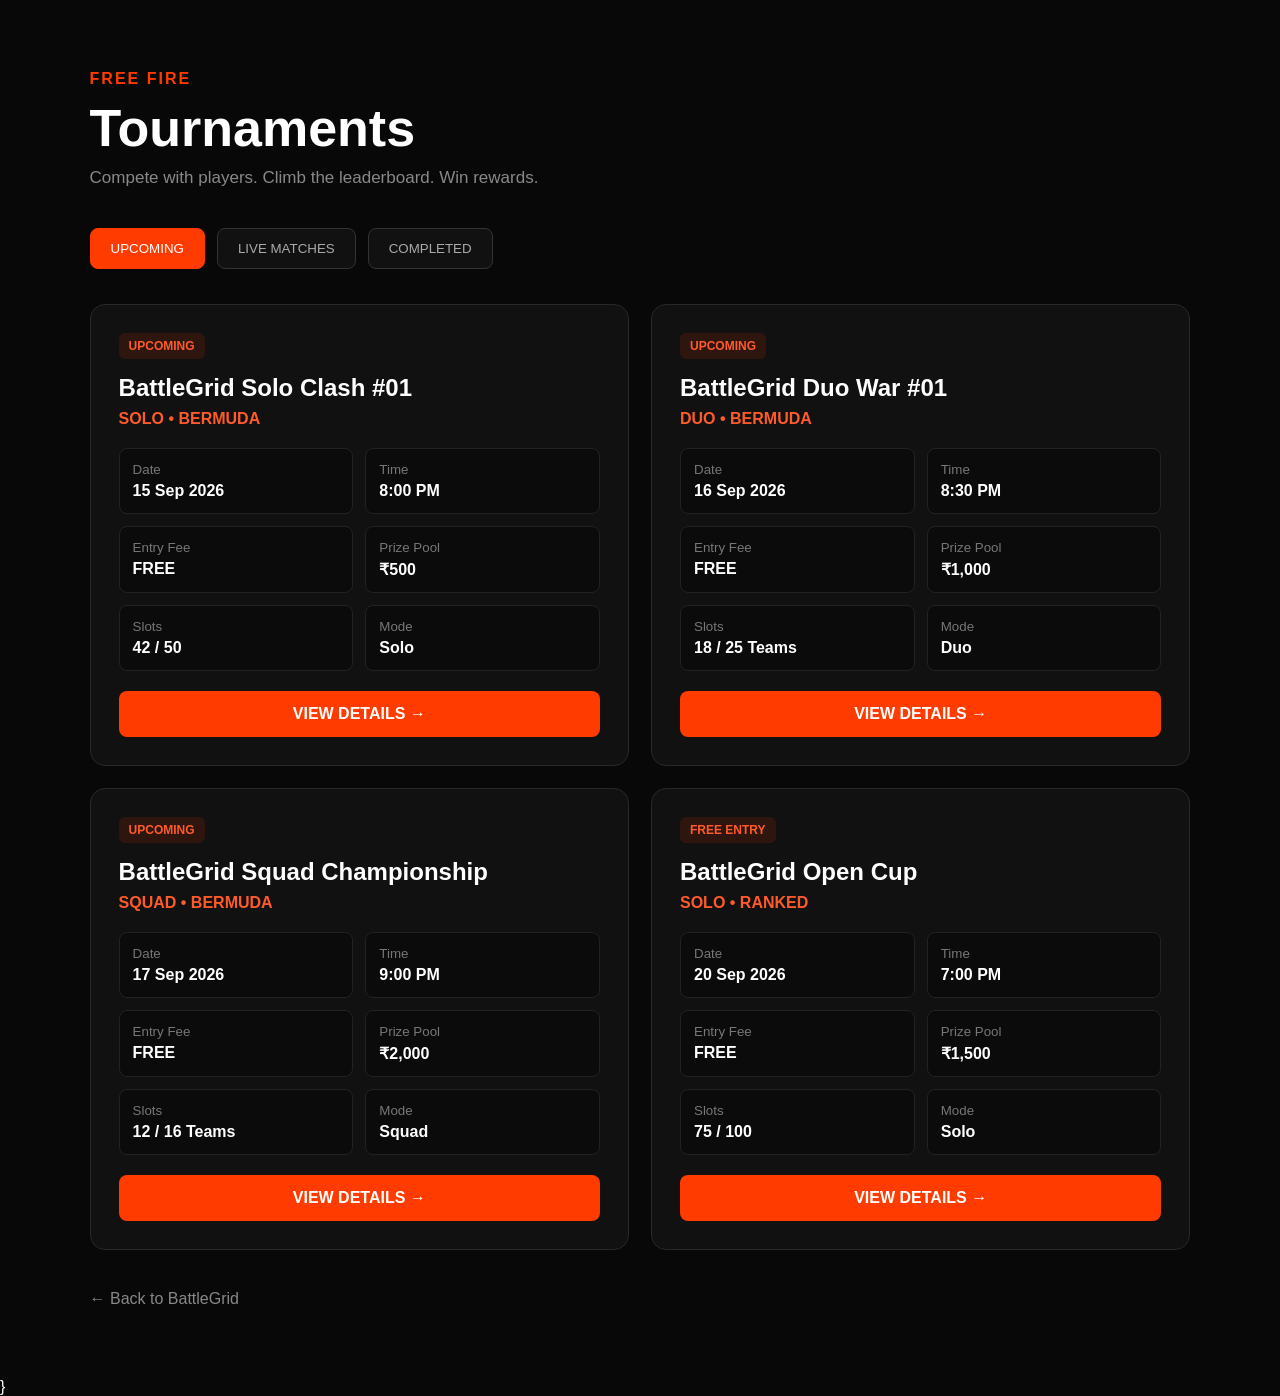
==== freefire.html @ a9f524ad "freefire page update" ====
<!DOCTYPE html>
<html lang="en">

<head>
    <meta charset="UTF-8">
        <meta name="viewport" content="width=device-width, initial-scale=1.0">
            <title>Free Fire Tournaments | BattleGrid</title>

                <link rel="stylesheet" href="css/style.css">

                    <style>
                            .tournament-page {
                                        min-height: 100vh;
                                                    background: #080808;
                                                                color: white;
                                                                            padding: 70px 7%;
                                                                                    }

                                                                                            .tournament-header {
                                                                                                        margin-bottom: 40px;
                                                                                                                }

                                                                                                                        .tournament-header span {
                                                                                                                                    color: #ff3b00;
                                                                                                                                                font-weight: bold;
                                                                                                                                                            letter-spacing: 2px;
                                                                                                                                                                    }

                                                                                                                                                                            .tournament-header h1 {
                                                                                                                                                                                        font-size: 52px;
                                                                                                                                                                                                    margin: 10px 0;
                                                                                                                                                                                                            }

                                                                                                                                                                                                                    .tournament-header p {
                                                                                                                                                                                                                                color: #888;
                                                                                                                                                                                                                                            font-size: 17px;
                                                                                                                                                                                                                                                    }

                                                                                                                                                                                                                                                            .tournament-tabs {
                                                                                                                                                                                                                                                                        display: flex;
                                                                                                                                                                                                                                                                                    gap: 12px;
                                                                                                                                                                                                                                                                                                margin-bottom: 35px;
                                                                                                                                                                                                                                                                                                            flex-wrap: wrap;
                                                                                                                                                                                                                                                                                                                    }

                                                                                                                                                                                                                                                                                                                            .tournament-tabs button {
                                                                                                                                                                                                                                                                                                                                        padding: 12px 20px;
                                                                                                                                                                                                                                                                                                                                                    border-radius: 8px;
                                                                                                                                                                                                                                                                                                                                                                border: 1px solid #333;
                                                                                                                                                                                                                                                                                                                                                                            background: #111;
                                                                                                                                                                                                                                                                                                                                                                                        color: #aaa;
                                                                                                                                                                                                                                                                                                                                                                                                    cursor: pointer;
                                                                                                                                                                                                                                                                                                                                                                                                            }

                                                                                                                                                                                                                                                                                                                                                                                                                    .tournament-tabs button.active {
                                                                                                                                                                                                                                                                                                                                                                                                                                background: #ff3b00;
                                                                                                                                                                                                                                                                                                                                                                                                                                            color: white;
                                                                                                                                                                                                                                                                                                                                                                                                                                                        border-color: #ff3b00;
                                                                                                                                                                                                                                                                                                                                                                                                                                                                }

                                                                                                                                                                                                                                                                                                                                                                                                                                                                        .tournament-grid {
                                                                                                                                                                                                                                                                                                                                                                                                                                                                                    display: grid;
                                                                                                                                                                                                                                                                                                                                                                                                                                                                                                grid-template-columns: repeat(2, 1fr);
                                                                                                                                                                                                                                                                                                                                                                                                                                                                                                            gap: 22px;
                                                                                                                                                                                                                                                                                                                                                                                                                                                                                                                    }

                                                                                                                                                                                                                                                                                                                                                                                                                                                                                                                            .tournament-card {
                                                                                                                                                                                                                                                                                                                                                                                                                                                                                                                                        padding: 28px;
                                                                                                                                                                                                                                                                                                                                                                                                                                                                                                                                                    background: #111;
                                                                                                                                                                                                                                                                                                                                                                                                                                                                                                                                                                border: 1px solid #292929;
                                                                                                                                                                                                                                                                                                                                                                                                                                                                                                                                                                            border-radius: 15px;
                                                                                                                                                                                                                                                                                                                                                                                                                                                                                                                                                                                    }

                                                                                                                                                                                                                                                                                                                                                                                                                                                                                                                                                                                            .tournament-card h2 {
                                                                                                                                                                                                                                                                                                                                                                                                                                                                                                                                                                                                        margin-bottom: 8px;
                                                                                                                                                                                                                                                                                                                                                                                                                                                                                                                                                                                                                }

                                                                                                                                                                                                                                                                                                                                                                                                                                                                                                                                                                                                                        .tournament-mode {
                                                                                                                                                                                                                                                                                                                                                                                                                                                                                                                                                                                                                                    color: #ff5a2a;
                                                                                                                                                                                                                                                                                                                                                                                                                                                                                                                                                                                                                                                font-weight: bold;
                                                                                                                                                                                                                                                                                                                                                                                                                                                                                                                                                                                                                                                            margin-bottom: 20px;
                                                                                                                                                                                                                                                                                                                                                                                                                                                                                                                                                                                                                                                                    }

                                                                                                                                                                                                                                                                                                                                                                                                                                                                                                                                                                                                                                                                            .tournament-info {
                                                                                                                                                                                                                                                                                                                                                                                                                                                                                                                                                                                                                                                                                        display: grid;
                                                                                                                                                                                                                                                                                                                                                                                                                                                                                                                                                                                                                                                                                                    grid-template-columns: repeat(2, 1fr);
                                                                                                                                                                                                                                                                                                                                                                                                                                                                                                                                                                                                                                                                                                                gap: 12px;
                                                                                                                                                                                                                                                                                                                                                                                                                                                                                                                                                                                                                                                                                                                            margin: 20px 0;
                                                                                                                                                                                                                                                                                                                                                                                                                                                                                                                                                                                                                                                                                                                                    }

                                                                                                                                                                                                                                                                                                                                                                                                                                                                                                                                                                                                                                                                                                                                            .info-box {
                                                                                                                                                                                                                                                                                                                                                                                                                                                                                                                                                                                                                                                                                                                                                        background: #0b0b0b;
                                                                                                                                                                                                                                                                                                                                                                                                                                                                                                                                                                                                                                                                                                                                                                    padding: 13px;
                                                                                                                                                                                                                                                                                                                                                                                                                                                                                                                                                                                                                                                                                                                                                                                border-radius: 8px;
                                                                                                                                                                                                                                                                                                                                                                                                                                                                                                                                                                                                                                                                                                                                                                                            border: 1px solid #222;
                                                                                                                                                                                                                                                                                                                                                                                                                                                                                                                                                                                                                                                                                                                                                                                                    }

                                                                                                                                                                                                                                                                                                                                                                                                                                                                                                                                                                                                                                                                                                                                                                                                            .info-box small {
                                                                                                                                                                                                                                                                                                                                                                                                                                                                                                                                                                                                                                                                                                                                                                                                                        display: block;
                                                                                                                                                                                                                                                                                                                                                                                                                                                                                                                                                                                                                                                                                                                                                                                                                                    color: #777;
                                                                                                                                                                                                                                                                                                                                                                                                                                                                                                                                                                                                                                                                                                                                                                                                                                                margin-bottom: 5px;
                                                                                                                                                                                                                                                                                                                                                                                                                                                                                                                                                                                                                                                                                                                                                                                                                                                        }

                                                                                                                                                                                                                                                                                                                                                                                                                                                                                                                                                                                                                                                                                                                                                                                                                                                                .info-box strong {
                                                                                                                                                                                                                                                                                                                                                                                                                                                                                                                                                                                                                                                                                                                                                                                                                                                                            color: white;
                                                                                                                                                                                                                                                                                                                                                                                                                                                                                                                                                                                                                                                                                                                                                                                                                                                                                    }

                                                                                                                                                                                                                                                                                                                                                                                                                                                                                                                                                                                                                                                                                                                                                                                                                                                                                            .join-btn {
                                                                                                                                                                                                                                                                                                                                                                                                                                                                                                                                                                                                                                                                                                                                                                                                                                                                                                        display: block;
                                                                                                                                                                                                                                                                                                                                                                                                                                                                                                                                                                                                                                                                                                                                                                                                                                                                                                                    width: 100%;
                                                                                                                                                                                                                                                                                                                                                                                                                                                                                                                                                                                                                                                                                                                                                                                                                                                                                                                                padding: 14px;
                                                                                                                                                                                                                                                                                                                                                                                                                                                                                                                                                                                                                                                                                                                                                                                                                                                                                                                                            text-align: center;
                                                                                                                                                                                                                                                                                                                                                                                                                                                                                                                                                                                                                                                                                                                                                                                                                                                                                                                                                        border-radius: 8px;
                                                                                                                                                                                                                                                                                                                                                                                                                                                                                                                                                                                                                                                                                                                                                                                                                                                                                                                                                                    background: #ff3b00;
                                                                                                                                                                                                                                                                                                                                                                                                                                                                                                                                                                                                                                                                                                                                                                                                                                                                                                                                                                                color: white;
                                                                                                                                                                                                                                                                                                                                                                                                                                                                                                                                                                                                                                                                                                                                                                                                                                                                                                                                                                                            font-weight: bold;
                                                                                                                                                                                                                                                                                                                                                                                                                                                                                                                                                                                                                                                                                                                                                                                                                                                                                                                                                                                                    }

                                                                                                                                                                                                                                                                                                                                                                                                                                                                                                                                                                                                                                                                                                                                                                                                                                                                                                                                                                                                            .status {
                                                                                                                                                                                                                                                                                                                                                                                                                                                                                                                                                                                                                                                                                                                                                                                                                                                                                                                                                                                                                        display: inline-block;
                                                                                                                                                                                                                                                                                                                                                                                                                                                                                                                                                                                                                                                                                                                                                                                                                                                                                                                                                                                                                                    padding: 6px 10px;
                                                                                                                                                                                                                                                                                                                                                                                                                                                                                                                                                                                                                                                                                                                                                                                                                                                                                                                                                                                                                                                border-radius: 6px;
                                                                                                                                                                                                                                                                                                                                                                                                                                                                                                                                                                                                                                                                                                                                                                                                                                                                                                                                                                                                                                                            background: rgba(255, 59, 0, 0.12);
                                                                                                                                                                                                                                                                                                                                                                                                                                                                                                                                                                                                                                                                                                                                                                                                                                                                                                                                                                                                                                                                        color: #ff5a2a;
                                                                                                                                                                                                                                                                                                                                                                                                                                                                                                                                                                                                                                                                                                                                                                                                                                                                                                                                                                                                                                                                                    font-size: 12px;
                                                                                                                                                                                                                                                                                                                                                                                                                                                                                                                                                                                                                                                                                                                                                                                                                                                                                                                                                                                                                                                                                                font-weight: bold;
                                                                                                                                                                                                                                                                                                                                                                                                                                                                                                                                                                                                                                                                                                                                                                                                                                                                                                                                                                                                                                                                                                            margin-bottom: 15px;
                                                                                                                                                                                                                                                                                                                                                                                                                                                                                                                                                                                                                                                                                                                                                                                                                                                                                                                                                                                                                                                                                                                    }
                                                                                                                                                                                                                                                                                                                                                                                                                                                                                                                                                                                                                                                                                                                                                                                                                                                                                                                                                                                                                                                                                                                    .back-link {
                                                                                                                                                                                                                                                                                                                                                                                                                                                                                                                                                                                                                                                                                                                                                                                                                                                                                                                                                                                                                                                                                                                                    display: inline-block;
                                                                                                                                                                                                                                                                                                                                                                                                                                                                                                                                                                                                                                                                                                                                                                                                                                                                                                                                                                                                                                                                                                                                                margin-top: 40px;
                                                                                                                                                                                                                                                                                                                                                                                                                                                                                                                                                                                                                                                                                                                                                                                                                                                                                                                                                                                                                                                                                                                                                            color: #888;
                                                                                                                                                                                                                                                                                                                                                                                                                                                                                                                                                                                                                                                                                                                                                                                                                                                                                                                                                                                                                                                                                                                                                                    }

                                                                                                                                                                                                                                                                                                                                                                                                                                                                                                                                                                                                                                                                                                                                                                                                                                                                                                                                                                                                                                                                                                                                                                            .back-link:hover {
                                                                                                                                                                                                                                                                                                                                                                                                                                                                                                                                                                                                                                                                                                                                                                                                                                                                                                                                                                                                                                                                                                                                                                                        color: white;
                                                                                                                                                                                                                                                                                                                                                                                                                                                                                                                                                                                                                                                                                                                                                                                                                                                                                                                                                                                                                                                                                                                                                                                                }

                                                                                                                                                                                                                                                                                                                                                                                                                                                                                                                                                                                                                                                                                                                                                                                                                                                                                                                                                                                                                                                                                                                                                                                                        @media (max-width: 700px) {
                                                                                                                                                                                                                                                                                                                                                                                                                                                                                                                                                                                                                                                                                                                                                                                                                                                                                                                                                                                                                                                                                                                                                                                                                    .tournament-page {
                                                                                                                                                                                                                                                                                                                                                                                                                                                                                                                                                                                                                                                                                                                                                                                                                                                                                                                                                                                                                                                                                                                                                                                                                                    padding: 50px 20px;
                                                                                                                                                                                                                                                                                                                                                                                                                                                                                                                                                                                                                                                                                                                                                                                                                                                                                                                                                                                                                                                                                                                                                                                                                                                }

                                                                                                                                                                                                                                                                                                                                                                                                                                                                                                                                                                                                                                                                                                                                                                                                                                                                                                                                                                                                                                                                                                                                                                                                                                                            .tournament-header h1 {
                                                                                                                                                                                                                                                                                                                                                                                                                                                                                                                                                                                                                                                                                                                                                                                                                                                                                                                                                                                                                                                                                                                                                                                                                                                                            font-size: 40px;
                                                                                                                                                                                                                                                                                                                                                                                                                                                                                                                                                                                                                                                                                                                                                                                                                                                                                                                                                                                                                                                                                                                                                                                                                                                                                        }

                                                                                                                                                                                                                                                                                                                                                                                                                                                                                                                                                                                                                                                                                                                                                                                                                                                                                                                                                                                                                                                                                                                                                                                                                                                                                                    .tournament-grid {
                                                                                                                                                                                                                                                                                                                                                                                                                                                                                                                                                                                                                                                                                                                                                                                                                                                                                                                                                                                                                                                                                                                                                                                                                                                                                                                    grid-template-columns: 1fr;
                                                                                                                                                                                                                                                                                                                                                                                                                                                                                                                                                                                                                                                                                                                                                                                                                                                                                                                                                                                                                                                                                                                                                                                                                                                                                                                                }
                                                                                                                                                                                                                                                                                                                                                                                                                                                                                                                                                                                                                                                                                                                                                                                                                                                                                                                                                                                                                                                                                                                                                                                                                                                                                                                                        }
                                                                                                                                                                                                                                                                                                                                                                                                                                                                                                                                                                                                                                                                                                                                                                                                                                                                                                                                                                                                                                                                                                                                                                                                                                                                                                                                            </style>
                                                                                                                                                                                                                                                                                                                                                                                                                                                                                                                                                                                                                                                                                                                                                                                                                                                                                                                                                                                                                                                                                                                                                                                                                                                                                                                                            </head>

                                                                                                                                                                                                                                                                                                                                                                                                                                                                                                                                                                                                                                                                                                                                                                                                                                                                                                                                                                                                                                                                                                                                                                                                                                                                                                                                            <body>

                                                                                                                                                                                                                                                                                                                                                                                                                                                                                                                                                                                                                                                                                                                                                                                                                                                                                                                                                                                                                                                                                                                                                                                                                                                                                                                                            <div class="tournament-page">

                                                                                                                                                                                                                                                                                                                                                                                                                                                                                                                                                                                                                                                                                                                                                                                                                                                                                                                                                                                                                                                                                                                                                                                                                                                                                                                                                <div class="tournament-header">
                                                                                                                                                                                                                                                                                                                                                                                                                                                                                                                                                                                                                                                                                                                                                                                                                                                                                                                                                                                                                                                                                                                                                                                                                                                                                                                                                        <span>FREE FIRE</span>
                                                                                                                                                                                                                                                                                                                                                                                                                                                                                                                                                                                                                                                                                                                                                                                                                                                                                                                                                                                                                                                                                                                                                                                                                                                                                                                                                                <h1>Tournaments</h1>
                                                                                                                                                                                                                                                                                                                                                                                                                                                                                                                                                                                                                                                                                                                                                                                                                                                                                                                                                                                                                                                                                                                                                                                                                                                                                                                                                                        <p>
                                                                                                                                                                                                                                                                                                                                                                                                                                                                                                                                                                                                                                                                                                                                                                                                                                                                                                                                                                                                                                                                                                                                                                                                                                                                                                                                                                                    Compete with players. Climb the leaderboard.
                                                                                                                                                                                                                                                                                                                                                                                                                                                                                                                                                                                                                                                                                                                                                                                                                                                                                                                                                                                                                                                                                                                                                                                                                                                                                                                                                                                                Win rewards.
                                                                                                                                                                                                                                                                                                                                                                                                                                                                                                                                                                                                                                                                                                                                                                                                                                                                                                                                                                                                                                                                                                                                                                                                                                                                                                                                                                                                        </p>
                                                                                                                                                                                                                                                                                                                                                                                                                                                                                                                                                                                                                                                                                                                                                                                                                                                                                                                                                                                                                                                                                                                                                                                                                                                                                                                                                                                                            </div>

                                                                                                                                                                                                                                                                                                                                                                                                                                                                                                                                                                                                                                                                                                                                                                                                                                                                                                                                                                                                                                                                                                                                                                                                                                                                                                                                                                                                                <div class="tournament-tabs">
                                                                                                                                                                                                                                                                                                                                                                                                                                                                                                                                                                                                                                                                                                                                                                                                                                                                                                                                                                                                                                                                                                                                                                                                                                                                                                                                                                                                                        <button class="active">UPCOMING</button>
                                                                                                                                                                                                                                                                                                                                                                                                                                                                                                                                                                                                                                                                                                                                                                                                                                                                                                                                                                                                                                                                                                                                                                                                                                                                                                                                                                                                                                <button>LIVE MATCHES</button>
                                                                                                                                                                                                                                                                                                                                                                                                                                                                                                                                                                                                                                                                                                                                                                                                                                                                                                                                                                                                                                                                                                                                                                                                                                                                                                                                                                                                                                        <button>COMPLETED</button>
                                                                                                                                                                                                                                                                                                                                                                                                                                                                                                                                                                                                                                                                                                                                                                                                                                                                                                                                                                                                                                                                                                                                                                                                                                                                                                                                                                                                                                            </div>

                                                                                                                                                                                                                                                                                                                                                                                                                                                                                                                                                                                                                                                                                                                                                                                                                                                                                                                                                                                                                                                                                                                                                                                                                                                                                                                                                                                                                                                <div class="tournament-grid">

                                                                                                                                                                                                                                                                                                                                                                                                                                                                                                                                                                                                                                                                                                                                                                                                                                                                                                                                                                                                                                                                                                                                                                                                                                                                                                                                                                                                                                                        <div class="tournament-card">
                                                                                                                                                                                                                                                                                                                                                                                                                                                                                                                                                                                                                                                                                                                                                                                                                                                                                                                                                                                                                                                                                                                                                                                                                                                                                                                                                                                                                                                                    <span class="status">UPCOMING</span>
                                                                                                                                                                                                                                                                                                                                                                                                                                                                                                                                                                                                                                                                                                                                                                                                                                                                                                                                                                                                                                                                                                                                                                                                                                                                                                                                                                                                                                                                                <h2>BattleGrid Solo Clash #01</h2>
                                                                                                                                                                                                                                                                                                                                                                                                                                                                                                                                                                                                                                                                                                                                                                                                                                                                                                                                                                                                                                                                                                                                                                                                                                                                                                                                                                                                                                                                                            <p class="tournament-mode">SOLO • BERMUDA</p>

                                                                                                                                                                                                                                                                                                                                                                                                                                                                                                                                                                                                                                                                                                                                                                                                                                                                                                                                                                                                                                                                                                                                                                                                                                                                                                                                                                                                                                                                                                        <div class="tournament-info">
                                                                                                                                                                                                                                                                                                                                                                                                                                                                                                                                                                                                                                                                                                                                                                                                                                                                                                                                                                                                                                                                                                                                                                                                                                                                                                                                                                                                                                                                                                                        <div class="info-box"><small>Date</small><strong>15 Sep 2026</strong></div>
                                                                                                                                                                                                                                                                                                                                                                                                                                                                                                                                                                                                                                                                                                                                                                                                                                                                                                                                                                                                                                                                                                                                                                                                                                                                                                                                                                                                                                                                                                                                        <div class="info-box"><small>Time</small><strong>8:00 PM</strong></div>
                                                                                                                                                                                                                                                                                                                                                                                                                                                                                                                                                                                                                                                                                                                                                                                                                                                                                                                                                                                                                                                                                                                                                                                                                                                                                                                                                                                                                                                                                                                                                        <div class="info-box"><small>Entry Fee</small><strong>FREE</strong></div>
                                                                                                                                                                                                                                                                                                                                                                                                                                                                                                                                                                                                                                                                                                                                                                                                                                                                                                                                                                                                                                                                                                                                                                                                                                                                                                                                                                                                                                                                                                                                                                        <div class="info-box"><small>Prize Pool</small><strong>₹500</strong></div>
                                                                                                                                                                                                                                                                                                                                                                                                                                                                                                                                                                                                                                                                                                                                                                                                                                                                                                                                                                                                                                                                                                                                                                                                                                                                                                                                                                                                                                                                                                                                                                                        <div class="info-box"><small>Slots</small><strong>42 / 50</strong></div>
                                                                                                                                                                                                                                                                                                                                                                                                                                                                                                                                                                                                                                                                                                                                                                                                                                                                                                                                                                                                                                                                                                                                                                                                                                                                                                                                                                                                                                                                                                                                                                                                        <div class="info-box"><small>Mode</small><strong>Solo</strong></div>
                                                                                                                                                                                                                                                                                                                                                                                                                                                                                                                                                                                                                                                                                                                                                                                                                                                                                                                                                                                                                                                                                                                                                                                                                                                                                                                                                                                                                                                                                                                                                                                                                    </div>

                                                                                                                                                                                                                                                                                                                                                                                                                                                                                                                                                                                                                                                                                                                                                                                                                                                                                                                                                                                                                                                                                                                                                                                                                                                                                                                                                                                                                                                                                                                                                                                                                                <a href="#" class="join-btn">VIEW DETAILS →</a>
                                                                                                                                                                                                                                                                                                                                                                                                                                                                                                                                                                                                                                                                                                                                                                                                                                                                                                                                                                                                                                                                                                                                                                                                                                                                                                                                                                                                                                                                                                                                                                                                                                        </div>


                                                                                                                                                                                                                                                                                                                                                                                                                                                                                                                                                                                                                                                                                                                                                                                                                                                                                                                                                                                                                                                                                                                                                                                                                                                                                                                                                                                                                                                                                                                                                                                                                                                <div class="tournament-card">
                                                                                                                                                                                                                                                                                                                                                                                                                                                                                                                                                                                                                                                                                                                                                                                                                                                                                                                                                                                                                                                                                                                                                                                                                                                                                                                                                                                                                                                                                                                                                                                                                                                            <span class="status">UPCOMING</span>
                                                                                                                                                                                                                                                                                                                                                                                                                                                                                                                                                                                                                                                                                                                                                                                                                                                                                                                                                                                                                                                                                                                                                                                                                                                                                                                                                                                                                                                                                                                                                                                                                                                                        <h2>BattleGrid Duo War #01</h2>
                                                                                                                                                                                                                                                                                                                                                                                                                                                                                                                                                                                                                                                                                                                                                                                                                                                                                                                                                                                                                                                                                                                                                                                                                                                                                                                                                                                                                                                                                                                                                                                                                                                                                    <p class="tournament-mode">DUO • BERMUDA</p>

                                                                                                                                                                                                                                                                                                                                                                                                                                                                                                                                                                                                                                                                                                                                                                                                                                                                                                                                                                                                                                                                                                                                                                                                                                                                                                                                                                                                                                                                                                                                                                                                                                                                                                <div class="tournament-info">
                                                                                                                                                                                                                                                                                                                                                                                                                                                                                                                                                                                                                                                                                                                                                                                                                                                                                                                                                                                                                                                                                                                                                                                                                                                                                                                                                                                                                                                                                                                                                                                                                                                                                                                <div class="info-box"><small>Date</small><strong>16 Sep 2026</strong></div>
                                                                                                                                                                                                                                                                                                                                                                                                                                                                                                                                                                                                                                                                                                                                                                                                                                                                                                                                                                                                                                                                                                                                                                                                                                                                                                                                                                                                                                                                                                                                                                                                                                                                                                                                <div class="info-box"><small>Time</small><strong>8:30 PM</strong></div>
                                                                                                                                                                                                                                                                                                                                                                                                                                                                                                                                                                                                                                                                                                                                                                                                                                                                                                                                                                                                                                                                                                                                                                                                                                                                                                                                                                                                                                                                                                                                                                                                                                                                                                                                                <div class="info-box"><small>Entry Fee</small><strong>FREE</strong></div>
                                                                                                                                                                                                                                                                                                                                                                                                                                                                                                                                                                                                                                                                                                                                                                                                                                                                                                                                                                                                                                                                                                                                                                                                                                                                                                                                                                                                                                                                                                                                                                                                                                                                                                                                                                <div class="info-box"><small>Prize Pool</small><strong>₹1,000</strong></div>
                                                                                                                                                                                                                                                                                                                                                                                                                                                                                                                                                                                                                                                                                                                                                                                                                                                                                                                                                                                                                                                                                                                                                                                                                                                                                                                                                                                                                                                                                                                                                                                                                                                                                                                                                                                <div class="info-box"><small>Slots</small><strong>18 / 25 Teams</strong></div>
                                                                                                                                                                                                                                                                                                                                                                                                                                                                                                                                                                                                                                                                                                                                                                                                                                                                                                                                                                                                                                                                                                                                                                                                                                                                                                                                                                                                                                                                                                                                                                                                                                                                                                                                                                                                <div class="info-box"><small>Mode</small><strong>Duo</strong></div>
                                                                                                                                                                                                                                                                                                                                                                                                                                                                                                                                                                                                                                                                                                                                                                                                                                                                                                                                                                                                                                                                                                                                                                                                                                                                                                                                                                                                                                                                                                                                                                                                                                                                                                                                                                                                            </div>

                                                                                                                                                                                                                                                                                                                                                                                                                                                                                                                                                                                                                                                                                                                                                                                                                                                                                                                                                                                                                                                                                                                                                                                                                                                                                                                                                                                                                                                                                                                                                                                                                                                                                                                                                                                                                        <a href="#" class="join-btn">VIEW DETAILS →</a>
                                                                                                                                                                                                                                                                                                                                                                                                                                                                                                                                                                                                                                                                                                                                                                                                                                                                                                                                                                                                                                                                                                                                                                                                                                                                                                                                                                                                                                                                                                                                                                                                                                                                                                                                                                                                                                </div>


                                                                                                                                                                                                                                                                                                                                                                                                                                                                                                                                                                                                                                                                                                                                                                                                                                                                                                                                                                                                                                                                                                                                                                                                                                                                                                                                                                                                                                                                                                                                                                                                                                                                                                                                                                                                                                        <div class="tournament-card">
                                                                                                                                                                                                                                                                                                                                                                                                                                                                                                                                                                                                                                                                                                                                                                                                                                                                                                                                                                                                                                                                                                                                                                                                                                                                                                                                                                                                                                                                                                                                                                                                                                                                                                                                                                                                                                                    <span class="status">UPCOMING</span>
                                                                                                                                                                                                                                                                                                                                                                                                                                                                                                                                                                                                                                                                                                                                                                                                                                                                                                                                                                                                                                                                                                                                                                                                                                                                                                                                                                                                                                                                                                                                                                                                                                                                                                                                                                                                                                                                <h2>BattleGrid Squad Championship</h2>
                                                                                                                                                                                                                                                                                                                                                                                                                                                                                                                                                                                                                                                                                                                                                                                                                                                                                                                                                                                                                                                                                                                                                                                                                                                                                                                                                                                                                                                                                                                                                                                                                                                                                                                                                                                                                                                                            <p class="tournament-mode">SQUAD • BERMUDA</p>

                                                                                                                                                                                                                                                                                                                                                                                                                                                                                                                                                                                                                                                                                                                                                                                                                                                                                                                                                                                                                                                                                                                                                                                                                                                                                                                                                                                                                                                                                                                                                                                                                                                                                                                                                                                                                                                                                        <div class="tournament-info">
                                                                                                                                                                                                                                                                                                                                                                                                                                                                                                                                                                                                                                                                                                                                                                                                                                                                                                                                                                                                                                                                                                                                                                                                                                                                                                                                                                                                                                                                                                                                                                                                                                                                                                                                                                                                                                                                                                        <div class="info-box"><small>Date</small><strong>17 Sep 2026</strong></div>
                                                                                                                                                                                                                                                                                                                                                                                                                                                                                                                                                                                                                                                                                                                                                                                                                                                                                                                                                                                                                                                                                                                                                                                                                                                                                                                                                                                                                                                                                                                                                                                                                                                                                                                                                                                                                                                                                                                        <div class="info-box"><small>Time</small><strong>9:00 PM</strong></div>
                                                                                                                                                                                                                                                                                                                                                                                                                                                                                                                                                                                                                                                                                                                                                                                                                                                                                                                                                                                                                                                                                                                                                                                                                                                                                                                                                                                                                                                                                                                                                                                                                                                                                                                                                                                                                                                                                                                                        <div class="info-box"><small>Entry Fee</small><strong>FREE</strong></div>
                                                                                                                                                                                                                                                                                                                                                                                                                                                                                                                                                                                                                                                                                                                                                                                                                                                                                                                                                                                                                                                                                                                                                                                                                                                                                                                                                                                                                                                                                                                                                                                                                                                                                                                                                                                                                                                                                                                                                        <div class="info-box"><small>Prize Pool</small><strong>₹2,000</strong></div>
                                                                                                                                                                                                                                                                                                                                                                                                                                                                                                                                                                                                                                                                                                                                                                                                                                                                                                                                                                                                                                                                                                                                                                                                                                                                                                                                                                                                                                                                                                                                                                                                                                                                                                                                                                                                                                                                                                                                                                        <div class="info-box"><small>Slots</small><strong>12 / 16 Teams</strong></div>
                                                                                                                                                                                                                                                                                                                                                                                                                                                                                                                                                                                                                                                                                                                                                                                                                                                                                                                                                                                                                                                                                                                                                                                                                                                                                                                                                                                                                                                                                                                                                                                                                                                                                                                                                                                                                                                                                                                                                                                        <div class="info-box"><small>Mode</small><strong>Squad</strong></div>
                                                                                                                                                                                                                                                                                                                                                                                                                                                                                                                                                                                                                                                                                                                                                                                                                                                                                                                                                                                                                                                                                                                                                                                                                                                                                                                                                                                                                                                                                                                                                                                                                                                                                                                                                                                                                                                                                                                                                                                                    </div>

                                                                                                                                                                                                                                                                                                                                                                                                                                                                                                                                                                                                                                                                                                                                                                                                                                                                                                                                                                                                                                                                                                                                                                                                                                                                                                                                                                                                                                                                                                                                                                                                                                                                                                                                                                                                                                                                                                                                                                                                                <a href="#" class="join-btn">VIEW DETAILS →</a>
                                                                                                                                                                                                                                                                                                                                                                                                                                                                                                                                                                                                                                                                                                                                                                                                                                                                                                                                                                                                                                                                                                                                                                                                                                                                                                                                                                                                                                                                                                                                                                                                                                                                                                                                                                                                                                                                                                                                                                                                                        </div>


                                                                                                                                                                                                                                                                                                                                                                                                                                                                                                                                                                                                                                                                                                                                                                                                                                                                                                                                                                                                                                                                                                                                                                                                                                                                                                                                                                                                                                                                                                                                                                                                                                                                                                                                                                                                                                                                                                                                                                                                                                <div class="tournament-card">
                                                                                                                                                                                                                                                                                                                                                                                                                                                                                                                                                                                                                                                                                                                                                                                                                                                                                                                                                                                                                                                                                                                                                                                                                                                                                                                                                                                                                                                                                                                                                                                                                                                                                                                                                                                                                                                                                                                                                                                                                                            <span class="status">FREE ENTRY</span>
                                                                                                                                                                                                                                                                                                                                                                                                                                                                                                                                                                                                                                                                                                                                                                                                                                                                                                                                                                                                                                                                                                                                                                                                                                                                                                                                                                                                                                                                                                                                                                                                                                                                                                                                                                                                                                                                                                                                                                                                                                                        <h2>BattleGrid Open Cup</h2>
                                                                                                                                                                                                                                                                                                                                                                                                                                                                                                                                                                                                                                                                                                                                                                                                                                                                                                                                                                                                                                                                                                                                                                                                                                                                                                                                                                                                                                                                                                                                                                                                                                                                                                                                                                                                                                                                                                                                                                                                                                                                    <p class="tournament-mode">SOLO • RANKED</p>

                                                                                                                                                                                                                                                                                                                                                                                                                                                                                                                                                                                                                                                                                                                                                                                                                                                                                                                                                                                                                                                                                                                                                                                                                                                                                                                                                                                                                                                                                                                                                                                                                                                                                                                                                                                                                                                                                                                                                                                                                                                                                <div class="tournament-info">
                                                                                                                                                                                                                                                                                                                                                                                                                                                                                                                                                                                                                                                                                                                                                                                                                                                                                                                                                                                                                                                                                                                                                                                                                                                                                                                                                                                                                                                                                                                                                                                                                                                                                                                                                                                                                                                                                                                                                                                                                                                                                                <div class="info-box"><small>Date</small><strong>20 Sep 2026</strong></div>
                                                                                                                                                                                                                                                                                                                                                                                                                                                                                                                                                                                                                                                                                                                                                                                                                                                                                                                                                                                                                                                                                                                                                                                                                                                                                                                                                                                                                                                                                                                                                                                                                                                                                                                                                                                                                                                                                                                                                                                                                                                                                                                <div class="info-box"><small>Time</small><strong>7:00 PM</strong></div>
                                                                                                                                                                                                                                                                                                                                                                                                                                                                                                                                                                                                                                                                                                                                                                                                                                                                                                                                                                                                                                                                                                                                                                                                                                                                                                                                                                                                                                                                                                                                                                                                                                                                                                                                                                                                                                                                                                                                                                                                                                                                                                                                <div class="info-box"><small>Entry Fee</small><strong>FREE</strong></div>
                                                                                                                                                                                                                                                                                                                                                                                                                                                                                                                                                                                                                                                                                                                                                                                                                                                                                                                                                                                                                                                                                                                                                                                                                                                                                                                                                                                                                                                                                                                                                                                                                                                                                                                                                                                                                                                                                                                                                                                                                                                                                                                                                <div class="info-box"><small>Prize Pool</small><strong>₹1,500</strong></div>
                                                                                                                                                                                                                                                                                                                                                                                                                                                                                                                                                                                                                                                                                                                                                                                                                                                                                                                                                                                                                                                                                                                                                                                                                                                                                                                                                                                                                                                                                                                                                                                                                                                                                                                                                                                                                                                                                                                                                                                                                                                                                                                                                                <div class="info-box"><small>Slots</small><strong>75 / 100</strong></div>
                                                                                                                                                                                                                                                                                                                                                                                                                                                                                                                                                                                                                                                                                                                                                                                                                                                                                                                                                                                                                                                                                                                                                                                                                                                                                                                                                                                                                                                                                                                                                                                                                                                                                                                                                                                                                                                                                                                                                                                                                                                                                                                                                                                <div class="info-box"><small>Mode</small><strong>Solo</strong></div>
                                                                                                                                                                                                                                                                                                                                                                                                                                                                                                                                                                                                                                                                                                                                                                                                                                                                                                                                                                                                                                                                                                                                                                                                                                                                                                                                                                                                                                                                                                                                                                                                                                                                                                                                                                                                                                                                                                                                                                                                                                                                                                                                                                                            </div>

                                                                                                                                                                                                                                                                                                                                                                                                                                                                                                                                                                                                                                                                                                                                                                                                                                                                                                                                                                                                                                                                                                                                                                                                                                                                                                                                                                                                                                                                                                                                                                                                                                                                                                                                                                                                                                                                                                                                                                                                                                                                                                                                                                                                        <a href="#" class="join-btn">VIEW DETAILS →</a>
                                                                                                                                                                                                                                                                                                                                                                                                                                                                                                                                                                                                                                                                                                                                                                                                                                                                                                                                                                                                                                                                                                                                                                                                                                                                                                                                                                                                                                                                                                                                                                                                                                                                                                                                                                                                                                                                                                                                                                                                                                                                                                                                                                                                                </div>

                                                                                                                                                                                                                                                                                                                                                                                                                                                                                                                                                                                                                                                                                                                                                                                                                                                                                                                                                                                                                                                                                                                                                                                                                                                                                                                                                                                                                                                                                                                                                                                                                                                                                                                                                                                                                                                                                                                                                                                                                                                                                                                                                                                                                    </div>

                                                                                                                                                                                                                                                                                                                                                                                                                                                                                                                                                                                                                                                                                                                                                                                                                                                                                                                                                                                                                                                                                                                                                                                                                                                                                                                                                                                                                                                                                                                                                                                                                                                                                                                                                                                                                                                                                                                                                                                                                                                                                                                                                                                                                        <a href="index.html" class="back-link">
                                                                                                                                                                                                                                                                                                                                                                                                                                                                                                                                                                                                                                                                                                                                                                                                                                                                                                                                                                                                                                                                                                                                                                                                                                                                                                                                                                                                                                                                                                                                                                                                                                                                                                                                                                                                                                                                                                                                                                                                                                                                                                                                                                                                                                ← Back to BattleGrid
                                                                                                                                                                                                                                                                                                                                                                                                                                                                                                                                                                                                                                                                                                                                                                                                                                                                                                                                                                                                                                                                                                                                                                                                                                                                                                                                                                                                                                                                                                                                                                                                                                                                                                                                                                                                                                                                                                                                                                                                                                                                                                                                                                                                                                    </a>

                                                                                                                                                                                                                                                                                                                                                                                                                                                                                                                                                                                                                                                                                                                                                                                                                                                                                                                                                                                                                                                                                                                                                                                                                                                                                                                                                                                                                                                                                                                                                                                                                                                                                                                                                                                                                                                                                                                                                                                                                                                                                                                                                                                                                                    </div>

                                                                                                                                                                                                                                                                                                                                                                                                                                                                                                                                                                                                                                                                                                                                                                                                                                                                                                                                                                                                                                                                                                                                                                                                                                                                                                                                                                                                                                                                                                                                                                                                                                                                                                                                                                                                                                                                                                                                                                                                                                                                                                                                                                                                                                    </body>
                                                                                                                                                                                                                                                                                                                                                                                                                                                                                                                                                                                                                                                                                                                                                                                                                                                                                                                                                                                                                                                                                                                                                                                                                                                                                                                                                                                                                                                                                                                                                                                                                                                                                                                                                                                                                                                                                                                                                                                                                                                                                                                                                                                                                                    </html>
                                                                                                                                                                                                                                                                                                                                                                                                                                                                                                                                                                                                                                                                                                                                                                                                                                                                                                                                                                                                                                                                                                                    }
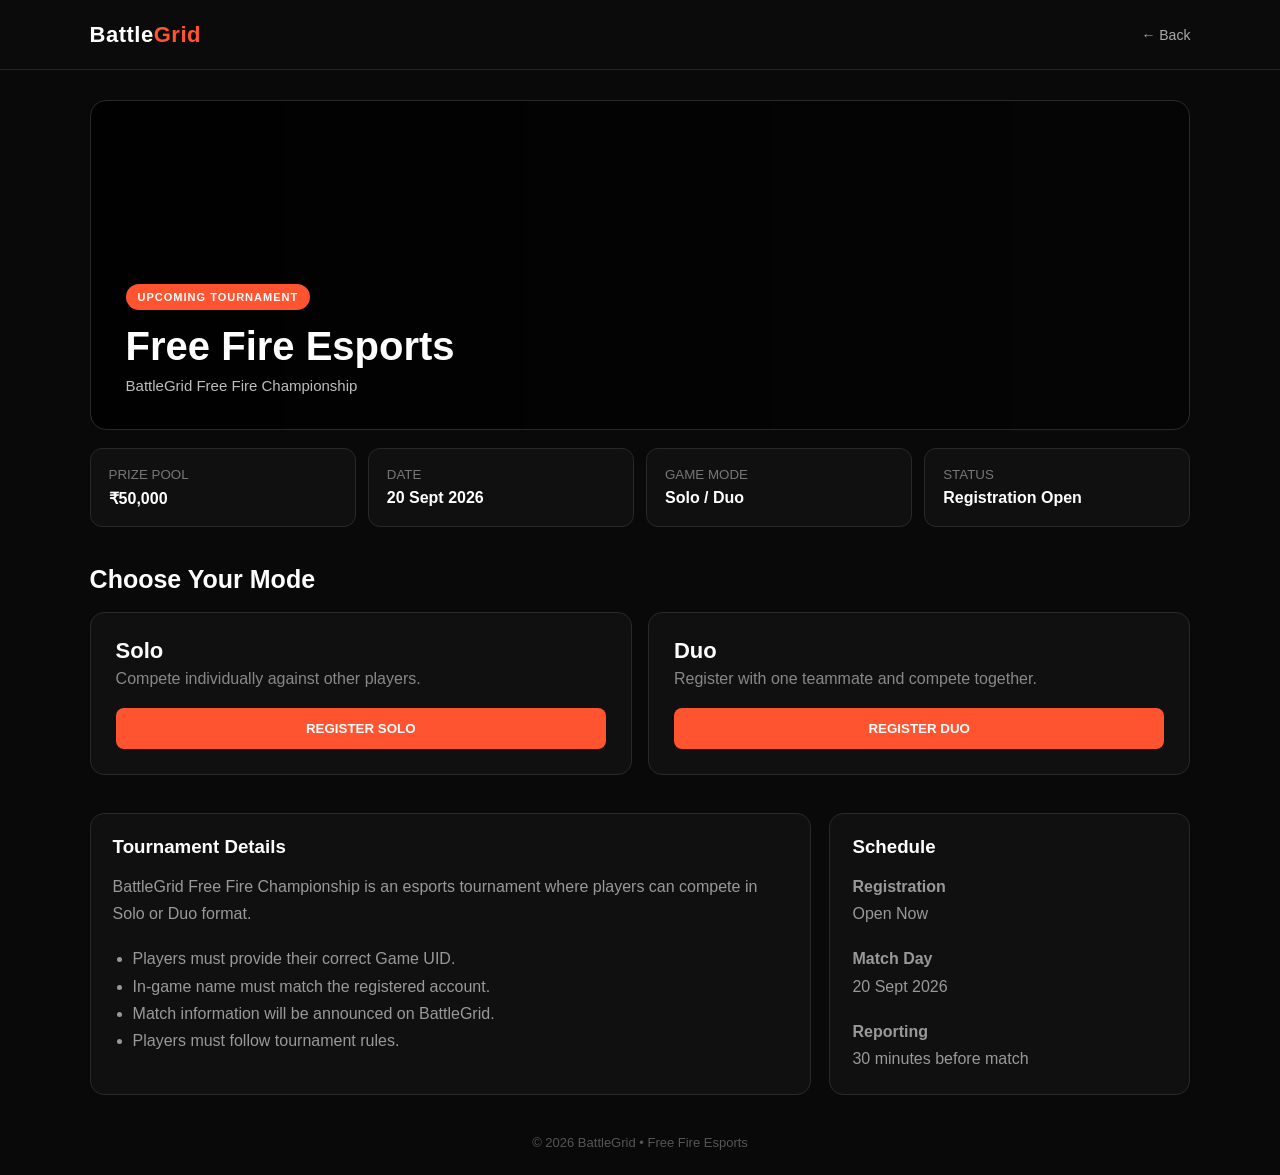
==== commit 4e93ea03: "Refactor HTML structure and styles for Free Fire page" ====
--- a/freefire.html
+++ b/freefire.html
@@ -1,258 +1,610 @@
 <!DOCTYPE html>
 <html lang="en">
-
 <head>
-    <meta charset="UTF-8">
-        <meta name="viewport" content="width=device-width, initial-scale=1.0">
-            <title>Free Fire Tournaments | BattleGrid</title>
-
-                <link rel="stylesheet" href="css/style.css">
-
-                    <style>
-                            .tournament-page {
-                                        min-height: 100vh;
-                                                    background: #080808;
-                                                                color: white;
-                                                                            padding: 70px 7%;
-                                                                                    }
-
-                                                                                            .tournament-header {
-                                                                                                        margin-bottom: 40px;
-                                                                                                                }
-
-                                                                                                                        .tournament-header span {
-                                                                                                                                    color: #ff3b00;
-                                                                                                                                                font-weight: bold;
-                                                                                                                                                            letter-spacing: 2px;
-                                                                                                                                                                    }
-
-                                                                                                                                                                            .tournament-header h1 {
-                                                                                                                                                                                        font-size: 52px;
-                                                                                                                                                                                                    margin: 10px 0;
-                                                                                                                                                                                                            }
-
-                                                                                                                                                                                                                    .tournament-header p {
-                                                                                                                                                                                                                                color: #888;
-                                                                                                                                                                                                                                            font-size: 17px;
-                                                                                                                                                                                                                                                    }
-
-                                                                                                                                                                                                                                                            .tournament-tabs {
-                                                                                                                                                                                                                                                                        display: flex;
-                                                                                                                                                                                                                                                                                    gap: 12px;
-                                                                                                                                                                                                                                                                                                margin-bottom: 35px;
-                                                                                                                                                                                                                                                                                                            flex-wrap: wrap;
-                                                                                                                                                                                                                                                                                                                    }
-
-                                                                                                                                                                                                                                                                                                                            .tournament-tabs button {
-                                                                                                                                                                                                                                                                                                                                        padding: 12px 20px;
-                                                                                                                                                                                                                                                                                                                                                    border-radius: 8px;
-                                                                                                                                                                                                                                                                                                                                                                border: 1px solid #333;
-                                                                                                                                                                                                                                                                                                                                                                            background: #111;
-                                                                                                                                                                                                                                                                                                                                                                                        color: #aaa;
-                                                                                                                                                                                                                                                                                                                                                                                                    cursor: pointer;
-                                                                                                                                                                                                                                                                                                                                                                                                            }
-
-                                                                                                                                                                                                                                                                                                                                                                                                                    .tournament-tabs button.active {
-                                                                                                                                                                                                                                                                                                                                                                                                                                background: #ff3b00;
-                                                                                                                                                                                                                                                                                                                                                                                                                                            color: white;
-                                                                                                                                                                                                                                                                                                                                                                                                                                                        border-color: #ff3b00;
-                                                                                                                                                                                                                                                                                                                                                                                                                                                                }
-
-                                                                                                                                                                                                                                                                                                                                                                                                                                                                        .tournament-grid {
-                                                                                                                                                                                                                                                                                                                                                                                                                                                                                    display: grid;
-                                                                                                                                                                                                                                                                                                                                                                                                                                                                                                grid-template-columns: repeat(2, 1fr);
-                                                                                                                                                                                                                                                                                                                                                                                                                                                                                                            gap: 22px;
-                                                                                                                                                                                                                                                                                                                                                                                                                                                                                                                    }
-
-                                                                                                                                                                                                                                                                                                                                                                                                                                                                                                                            .tournament-card {
-                                                                                                                                                                                                                                                                                                                                                                                                                                                                                                                                        padding: 28px;
-                                                                                                                                                                                                                                                                                                                                                                                                                                                                                                                                                    background: #111;
-                                                                                                                                                                                                                                                                                                                                                                                                                                                                                                                                                                border: 1px solid #292929;
-                                                                                                                                                                                                                                                                                                                                                                                                                                                                                                                                                                            border-radius: 15px;
-                                                                                                                                                                                                                                                                                                                                                                                                                                                                                                                                                                                    }
-
-                                                                                                                                                                                                                                                                                                                                                                                                                                                                                                                                                                                            .tournament-card h2 {
-                                                                                                                                                                                                                                                                                                                                                                                                                                                                                                                                                                                                        margin-bottom: 8px;
-                                                                                                                                                                                                                                                                                                                                                                                                                                                                                                                                                                                                                }
-
-                                                                                                                                                                                                                                                                                                                                                                                                                                                                                                                                                                                                                        .tournament-mode {
-                                                                                                                                                                                                                                                                                                                                                                                                                                                                                                                                                                                                                                    color: #ff5a2a;
-                                                                                                                                                                                                                                                                                                                                                                                                                                                                                                                                                                                                                                                font-weight: bold;
-                                                                                                                                                                                                                                                                                                                                                                                                                                                                                                                                                                                                                                                            margin-bottom: 20px;
-                                                                                                                                                                                                                                                                                                                                                                                                                                                                                                                                                                                                                                                                    }
-
-                                                                                                                                                                                                                                                                                                                                                                                                                                                                                                                                                                                                                                                                            .tournament-info {
-                                                                                                                                                                                                                                                                                                                                                                                                                                                                                                                                                                                                                                                                                        display: grid;
-                                                                                                                                                                                                                                                                                                                                                                                                                                                                                                                                                                                                                                                                                                    grid-template-columns: repeat(2, 1fr);
-                                                                                                                                                                                                                                                                                                                                                                                                                                                                                                                                                                                                                                                                                                                gap: 12px;
-                                                                                                                                                                                                                                                                                                                                                                                                                                                                                                                                                                                                                                                                                                                            margin: 20px 0;
-                                                                                                                                                                                                                                                                                                                                                                                                                                                                                                                                                                                                                                                                                                                                    }
-
-                                                                                                                                                                                                                                                                                                                                                                                                                                                                                                                                                                                                                                                                                                                                            .info-box {
-                                                                                                                                                                                                                                                                                                                                                                                                                                                                                                                                                                                                                                                                                                                                                        background: #0b0b0b;
-                                                                                                                                                                                                                                                                                                                                                                                                                                                                                                                                                                                                                                                                                                                                                                    padding: 13px;
-                                                                                                                                                                                                                                                                                                                                                                                                                                                                                                                                                                                                                                                                                                                                                                                border-radius: 8px;
-                                                                                                                                                                                                                                                                                                                                                                                                                                                                                                                                                                                                                                                                                                                                                                                            border: 1px solid #222;
-                                                                                                                                                                                                                                                                                                                                                                                                                                                                                                                                                                                                                                                                                                                                                                                                    }
-
-                                                                                                                                                                                                                                                                                                                                                                                                                                                                                                                                                                                                                                                                                                                                                                                                            .info-box small {
-                                                                                                                                                                                                                                                                                                                                                                                                                                                                                                                                                                                                                                                                                                                                                                                                                        display: block;
-                                                                                                                                                                                                                                                                                                                                                                                                                                                                                                                                                                                                                                                                                                                                                                                                                                    color: #777;
-                                                                                                                                                                                                                                                                                                                                                                                                                                                                                                                                                                                                                                                                                                                                                                                                                                                margin-bottom: 5px;
-                                                                                                                                                                                                                                                                                                                                                                                                                                                                                                                                                                                                                                                                                                                                                                                                                                                        }
-
-                                                                                                                                                                                                                                                                                                                                                                                                                                                                                                                                                                                                                                                                                                                                                                                                                                                                .info-box strong {
-                                                                                                                                                                                                                                                                                                                                                                                                                                                                                                                                                                                                                                                                                                                                                                                                                                                                            color: white;
-                                                                                                                                                                                                                                                                                                                                                                                                                                                                                                                                                                                                                                                                                                                                                                                                                                                                                    }
-
-                                                                                                                                                                                                                                                                                                                                                                                                                                                                                                                                                                                                                                                                                                                                                                                                                                                                                            .join-btn {
-                                                                                                                                                                                                                                                                                                                                                                                                                                                                                                                                                                                                                                                                                                                                                                                                                                                                                                        display: block;
-                                                                                                                                                                                                                                                                                                                                                                                                                                                                                                                                                                                                                                                                                                                                                                                                                                                                                                                    width: 100%;
-                                                                                                                                                                                                                                                                                                                                                                                                                                                                                                                                                                                                                                                                                                                                                                                                                                                                                                                                padding: 14px;
-                                                                                                                                                                                                                                                                                                                                                                                                                                                                                                                                                                                                                                                                                                                                                                                                                                                                                                                                            text-align: center;
-                                                                                                                                                                                                                                                                                                                                                                                                                                                                                                                                                                                                                                                                                                                                                                                                                                                                                                                                                        border-radius: 8px;
-                                                                                                                                                                                                                                                                                                                                                                                                                                                                                                                                                                                                                                                                                                                                                                                                                                                                                                                                                                    background: #ff3b00;
-                                                                                                                                                                                                                                                                                                                                                                                                                                                                                                                                                                                                                                                                                                                                                                                                                                                                                                                                                                                color: white;
-                                                                                                                                                                                                                                                                                                                                                                                                                                                                                                                                                                                                                                                                                                                                                                                                                                                                                                                                                                                            font-weight: bold;
-                                                                                                                                                                                                                                                                                                                                                                                                                                                                                                                                                                                                                                                                                                                                                                                                                                                                                                                                                                                                    }
-
-                                                                                                                                                                                                                                                                                                                                                                                                                                                                                                                                                                                                                                                                                                                                                                                                                                                                                                                                                                                                            .status {
-                                                                                                                                                                                                                                                                                                                                                                                                                                                                                                                                                                                                                                                                                                                                                                                                                                                                                                                                                                                                                        display: inline-block;
-                                                                                                                                                                                                                                                                                                                                                                                                                                                                                                                                                                                                                                                                                                                                                                                                                                                                                                                                                                                                                                    padding: 6px 10px;
-                                                                                                                                                                                                                                                                                                                                                                                                                                                                                                                                                                                                                                                                                                                                                                                                                                                                                                                                                                                                                                                border-radius: 6px;
-                                                                                                                                                                                                                                                                                                                                                                                                                                                                                                                                                                                                                                                                                                                                                                                                                                                                                                                                                                                                                                                            background: rgba(255, 59, 0, 0.12);
-                                                                                                                                                                                                                                                                                                                                                                                                                                                                                                                                                                                                                                                                                                                                                                                                                                                                                                                                                                                                                                                                        color: #ff5a2a;
-                                                                                                                                                                                                                                                                                                                                                                                                                                                                                                                                                                                                                                                                                                                                                                                                                                                                                                                                                                                                                                                                                    font-size: 12px;
-                                                                                                                                                                                                                                                                                                                                                                                                                                                                                                                                                                                                                                                                                                                                                                                                                                                                                                                                                                                                                                                                                                font-weight: bold;
-                                                                                                                                                                                                                                                                                                                                                                                                                                                                                                                                                                                                                                                                                                                                                                                                                                                                                                                                                                                                                                                                                                            margin-bottom: 15px;
-                                                                                                                                                                                                                                                                                                                                                                                                                                                                                                                                                                                                                                                                                                                                                                                                                                                                                                                                                                                                                                                                                                                    }
-                                                                                                                                                                                                                                                                                                                                                                                                                                                                                                                                                                                                                                                                                                                                                                                                                                                                                                                                                                                                                                                                                                                    .back-link {
-                                                                                                                                                                                                                                                                                                                                                                                                                                                                                                                                                                                                                                                                                                                                                                                                                                                                                                                                                                                                                                                                                                                                    display: inline-block;
-                                                                                                                                                                                                                                                                                                                                                                                                                                                                                                                                                                                                                                                                                                                                                                                                                                                                                                                                                                                                                                                                                                                                                margin-top: 40px;
-                                                                                                                                                                                                                                                                                                                                                                                                                                                                                                                                                                                                                                                                                                                                                                                                                                                                                                                                                                                                                                                                                                                                                            color: #888;
-                                                                                                                                                                                                                                                                                                                                                                                                                                                                                                                                                                                                                                                                                                                                                                                                                                                                                                                                                                                                                                                                                                                                                                    }
-
-                                                                                                                                                                                                                                                                                                                                                                                                                                                                                                                                                                                                                                                                                                                                                                                                                                                                                                                                                                                                                                                                                                                                                                            .back-link:hover {
-                                                                                                                                                                                                                                                                                                                                                                                                                                                                                                                                                                                                                                                                                                                                                                                                                                                                                                                                                                                                                                                                                                                                                                                        color: white;
-                                                                                                                                                                                                                                                                                                                                                                                                                                                                                                                                                                                                                                                                                                                                                                                                                                                                                                                                                                                                                                                                                                                                                                                                }
-
-                                                                                                                                                                                                                                                                                                                                                                                                                                                                                                                                                                                                                                                                                                                                                                                                                                                                                                                                                                                                                                                                                                                                                                                                        @media (max-width: 700px) {
-                                                                                                                                                                                                                                                                                                                                                                                                                                                                                                                                                                                                                                                                                                                                                                                                                                                                                                                                                                                                                                                                                                                                                                                                                    .tournament-page {
-                                                                                                                                                                                                                                                                                                                                                                                                                                                                                                                                                                                                                                                                                                                                                                                                                                                                                                                                                                                                                                                                                                                                                                                                                                    padding: 50px 20px;
-                                                                                                                                                                                                                                                                                                                                                                                                                                                                                                                                                                                                                                                                                                                                                                                                                                                                                                                                                                                                                                                                                                                                                                                                                                                }
-
-                                                                                                                                                                                                                                                                                                                                                                                                                                                                                                                                                                                                                                                                                                                                                                                                                                                                                                                                                                                                                                                                                                                                                                                                                                                            .tournament-header h1 {
-                                                                                                                                                                                                                                                                                                                                                                                                                                                                                                                                                                                                                                                                                                                                                                                                                                                                                                                                                                                                                                                                                                                                                                                                                                                                            font-size: 40px;
-                                                                                                                                                                                                                                                                                                                                                                                                                                                                                                                                                                                                                                                                                                                                                                                                                                                                                                                                                                                                                                                                                                                                                                                                                                                                                        }
-
-                                                                                                                                                                                                                                                                                                                                                                                                                                                                                                                                                                                                                                                                                                                                                                                                                                                                                                                                                                                                                                                                                                                                                                                                                                                                                                    .tournament-grid {
-                                                                                                                                                                                                                                                                                                                                                                                                                                                                                                                                                                                                                                                                                                                                                                                                                                                                                                                                                                                                                                                                                                                                                                                                                                                                                                                    grid-template-columns: 1fr;
-                                                                                                                                                                                                                                                                                                                                                                                                                                                                                                                                                                                                                                                                                                                                                                                                                                                                                                                                                                                                                                                                                                                                                                                                                                                                                                                                }
-                                                                                                                                                                                                                                                                                                                                                                                                                                                                                                                                                                                                                                                                                                                                                                                                                                                                                                                                                                                                                                                                                                                                                                                                                                                                                                                                        }
-                                                                                                                                                                                                                                                                                                                                                                                                                                                                                                                                                                                                                                                                                                                                                                                                                                                                                                                                                                                                                                                                                                                                                                                                                                                                                                                                            </style>
-                                                                                                                                                                                                                                                                                                                                                                                                                                                                                                                                                                                                                                                                                                                                                                                                                                                                                                                                                                                                                                                                                                                                                                                                                                                                                                                                            </head>
-
-                                                                                                                                                                                                                                                                                                                                                                                                                                                                                                                                                                                                                                                                                                                                                                                                                                                                                                                                                                                                                                                                                                                                                                                                                                                                                                                                            <body>
-
-                                                                                                                                                                                                                                                                                                                                                                                                                                                                                                                                                                                                                                                                                                                                                                                                                                                                                                                                                                                                                                                                                                                                                                                                                                                                                                                                            <div class="tournament-page">
-
-                                                                                                                                                                                                                                                                                                                                                                                                                                                                                                                                                                                                                                                                                                                                                                                                                                                                                                                                                                                                                                                                                                                                                                                                                                                                                                                                                <div class="tournament-header">
-                                                                                                                                                                                                                                                                                                                                                                                                                                                                                                                                                                                                                                                                                                                                                                                                                                                                                                                                                                                                                                                                                                                                                                                                                                                                                                                                                        <span>FREE FIRE</span>
-                                                                                                                                                                                                                                                                                                                                                                                                                                                                                                                                                                                                                                                                                                                                                                                                                                                                                                                                                                                                                                                                                                                                                                                                                                                                                                                                                                <h1>Tournaments</h1>
-                                                                                                                                                                                                                                                                                                                                                                                                                                                                                                                                                                                                                                                                                                                                                                                                                                                                                                                                                                                                                                                                                                                                                                                                                                                                                                                                                                        <p>
-                                                                                                                                                                                                                                                                                                                                                                                                                                                                                                                                                                                                                                                                                                                                                                                                                                                                                                                                                                                                                                                                                                                                                                                                                                                                                                                                                                                    Compete with players. Climb the leaderboard.
-                                                                                                                                                                                                                                                                                                                                                                                                                                                                                                                                                                                                                                                                                                                                                                                                                                                                                                                                                                                                                                                                                                                                                                                                                                                                                                                                                                                                Win rewards.
-                                                                                                                                                                                                                                                                                                                                                                                                                                                                                                                                                                                                                                                                                                                                                                                                                                                                                                                                                                                                                                                                                                                                                                                                                                                                                                                                                                                                        </p>
-                                                                                                                                                                                                                                                                                                                                                                                                                                                                                                                                                                                                                                                                                                                                                                                                                                                                                                                                                                                                                                                                                                                                                                                                                                                                                                                                                                                                            </div>
-
-                                                                                                                                                                                                                                                                                                                                                                                                                                                                                                                                                                                                                                                                                                                                                                                                                                                                                                                                                                                                                                                                                                                                                                                                                                                                                                                                                                                                                <div class="tournament-tabs">
-                                                                                                                                                                                                                                                                                                                                                                                                                                                                                                                                                                                                                                                                                                                                                                                                                                                                                                                                                                                                                                                                                                                                                                                                                                                                                                                                                                                                                        <button class="active">UPCOMING</button>
-                                                                                                                                                                                                                                                                                                                                                                                                                                                                                                                                                                                                                                                                                                                                                                                                                                                                                                                                                                                                                                                                                                                                                                                                                                                                                                                                                                                                                                <button>LIVE MATCHES</button>
-                                                                                                                                                                                                                                                                                                                                                                                                                                                                                                                                                                                                                                                                                                                                                                                                                                                                                                                                                                                                                                                                                                                                                                                                                                                                                                                                                                                                                                        <button>COMPLETED</button>
-                                                                                                                                                                                                                                                                                                                                                                                                                                                                                                                                                                                                                                                                                                                                                                                                                                                                                                                                                                                                                                                                                                                                                                                                                                                                                                                                                                                                                                            </div>
-
-                                                                                                                                                                                                                                                                                                                                                                                                                                                                                                                                                                                                                                                                                                                                                                                                                                                                                                                                                                                                                                                                                                                                                                                                                                                                                                                                                                                                                                                <div class="tournament-grid">
-
-                                                                                                                                                                                                                                                                                                                                                                                                                                                                                                                                                                                                                                                                                                                                                                                                                                                                                                                                                                                                                                                                                                                                                                                                                                                                                                                                                                                                                                                        <div class="tournament-card">
-                                                                                                                                                                                                                                                                                                                                                                                                                                                                                                                                                                                                                                                                                                                                                                                                                                                                                                                                                                                                                                                                                                                                                                                                                                                                                                                                                                                                                                                                    <span class="status">UPCOMING</span>
-                                                                                                                                                                                                                                                                                                                                                                                                                                                                                                                                                                                                                                                                                                                                                                                                                                                                                                                                                                                                                                                                                                                                                                                                                                                                                                                                                                                                                                                                                <h2>BattleGrid Solo Clash #01</h2>
-                                                                                                                                                                                                                                                                                                                                                                                                                                                                                                                                                                                                                                                                                                                                                                                                                                                                                                                                                                                                                                                                                                                                                                                                                                                                                                                                                                                                                                                                                            <p class="tournament-mode">SOLO • BERMUDA</p>
-
-                                                                                                                                                                                                                                                                                                                                                                                                                                                                                                                                                                                                                                                                                                                                                                                                                                                                                                                                                                                                                                                                                                                                                                                                                                                                                                                                                                                                                                                                                                        <div class="tournament-info">
-                                                                                                                                                                                                                                                                                                                                                                                                                                                                                                                                                                                                                                                                                                                                                                                                                                                                                                                                                                                                                                                                                                                                                                                                                                                                                                                                                                                                                                                                                                                        <div class="info-box"><small>Date</small><strong>15 Sep 2026</strong></div>
-                                                                                                                                                                                                                                                                                                                                                                                                                                                                                                                                                                                                                                                                                                                                                                                                                                                                                                                                                                                                                                                                                                                                                                                                                                                                                                                                                                                                                                                                                                                                        <div class="info-box"><small>Time</small><strong>8:00 PM</strong></div>
-                                                                                                                                                                                                                                                                                                                                                                                                                                                                                                                                                                                                                                                                                                                                                                                                                                                                                                                                                                                                                                                                                                                                                                                                                                                                                                                                                                                                                                                                                                                                                        <div class="info-box"><small>Entry Fee</small><strong>FREE</strong></div>
-                                                                                                                                                                                                                                                                                                                                                                                                                                                                                                                                                                                                                                                                                                                                                                                                                                                                                                                                                                                                                                                                                                                                                                                                                                                                                                                                                                                                                                                                                                                                                                        <div class="info-box"><small>Prize Pool</small><strong>₹500</strong></div>
-                                                                                                                                                                                                                                                                                                                                                                                                                                                                                                                                                                                                                                                                                                                                                                                                                                                                                                                                                                                                                                                                                                                                                                                                                                                                                                                                                                                                                                                                                                                                                                                        <div class="info-box"><small>Slots</small><strong>42 / 50</strong></div>
-                                                                                                                                                                                                                                                                                                                                                                                                                                                                                                                                                                                                                                                                                                                                                                                                                                                                                                                                                                                                                                                                                                                                                                                                                                                                                                                                                                                                                                                                                                                                                                                                        <div class="info-box"><small>Mode</small><strong>Solo</strong></div>
-                                                                                                                                                                                                                                                                                                                                                                                                                                                                                                                                                                                                                                                                                                                                                                                                                                                                                                                                                                                                                                                                                                                                                                                                                                                                                                                                                                                                                                                                                                                                                                                                                    </div>
-
-                                                                                                                                                                                                                                                                                                                                                                                                                                                                                                                                                                                                                                                                                                                                                                                                                                                                                                                                                                                                                                                                                                                                                                                                                                                                                                                                                                                                                                                                                                                                                                                                                                <a href="#" class="join-btn">VIEW DETAILS →</a>
-                                                                                                                                                                                                                                                                                                                                                                                                                                                                                                                                                                                                                                                                                                                                                                                                                                                                                                                                                                                                                                                                                                                                                                                                                                                                                                                                                                                                                                                                                                                                                                                                                                        </div>
-
-
-                                                                                                                                                                                                                                                                                                                                                                                                                                                                                                                                                                                                                                                                                                                                                                                                                                                                                                                                                                                                                                                                                                                                                                                                                                                                                                                                                                                                                                                                                                                                                                                                                                                <div class="tournament-card">
-                                                                                                                                                                                                                                                                                                                                                                                                                                                                                                                                                                                                                                                                                                                                                                                                                                                                                                                                                                                                                                                                                                                                                                                                                                                                                                                                                                                                                                                                                                                                                                                                                                                            <span class="status">UPCOMING</span>
-                                                                                                                                                                                                                                                                                                                                                                                                                                                                                                                                                                                                                                                                                                                                                                                                                                                                                                                                                                                                                                                                                                                                                                                                                                                                                                                                                                                                                                                                                                                                                                                                                                                                        <h2>BattleGrid Duo War #01</h2>
-                                                                                                                                                                                                                                                                                                                                                                                                                                                                                                                                                                                                                                                                                                                                                                                                                                                                                                                                                                                                                                                                                                                                                                                                                                                                                                                                                                                                                                                                                                                                                                                                                                                                                    <p class="tournament-mode">DUO • BERMUDA</p>
-
-                                                                                                                                                                                                                                                                                                                                                                                                                                                                                                                                                                                                                                                                                                                                                                                                                                                                                                                                                                                                                                                                                                                                                                                                                                                                                                                                                                                                                                                                                                                                                                                                                                                                                                <div class="tournament-info">
-                                                                                                                                                                                                                                                                                                                                                                                                                                                                                                                                                                                                                                                                                                                                                                                                                                                                                                                                                                                                                                                                                                                                                                                                                                                                                                                                                                                                                                                                                                                                                                                                                                                                                                                <div class="info-box"><small>Date</small><strong>16 Sep 2026</strong></div>
-                                                                                                                                                                                                                                                                                                                                                                                                                                                                                                                                                                                                                                                                                                                                                                                                                                                                                                                                                                                                                                                                                                                                                                                                                                                                                                                                                                                                                                                                                                                                                                                                                                                                                                                                <div class="info-box"><small>Time</small><strong>8:30 PM</strong></div>
-                                                                                                                                                                                                                                                                                                                                                                                                                                                                                                                                                                                                                                                                                                                                                                                                                                                                                                                                                                                                                                                                                                                                                                                                                                                                                                                                                                                                                                                                                                                                                                                                                                                                                                                                                <div class="info-box"><small>Entry Fee</small><strong>FREE</strong></div>
-                                                                                                                                                                                                                                                                                                                                                                                                                                                                                                                                                                                                                                                                                                                                                                                                                                                                                                                                                                                                                                                                                                                                                                                                                                                                                                                                                                                                                                                                                                                                                                                                                                                                                                                                                                <div class="info-box"><small>Prize Pool</small><strong>₹1,000</strong></div>
-                                                                                                                                                                                                                                                                                                                                                                                                                                                                                                                                                                                                                                                                                                                                                                                                                                                                                                                                                                                                                                                                                                                                                                                                                                                                                                                                                                                                                                                                                                                                                                                                                                                                                                                                                                                <div class="info-box"><small>Slots</small><strong>18 / 25 Teams</strong></div>
-                                                                                                                                                                                                                                                                                                                                                                                                                                                                                                                                                                                                                                                                                                                                                                                                                                                                                                                                                                                                                                                                                                                                                                                                                                                                                                                                                                                                                                                                                                                                                                                                                                                                                                                                                                                                <div class="info-box"><small>Mode</small><strong>Duo</strong></div>
-                                                                                                                                                                                                                                                                                                                                                                                                                                                                                                                                                                                                                                                                                                                                                                                                                                                                                                                                                                                                                                                                                                                                                                                                                                                                                                                                                                                                                                                                                                                                                                                                                                                                                                                                                                                                            </div>
-
-                                                                                                                                                                                                                                                                                                                                                                                                                                                                                                                                                                                                                                                                                                                                                                                                                                                                                                                                                                                                                                                                                                                                                                                                                                                                                                                                                                                                                                                                                                                                                                                                                                                                                                                                                                                                                        <a href="#" class="join-btn">VIEW DETAILS →</a>
-                                                                                                                                                                                                                                                                                                                                                                                                                                                                                                                                                                                                                                                                                                                                                                                                                                                                                                                                                                                                                                                                                                                                                                                                                                                                                                                                                                                                                                                                                                                                                                                                                                                                                                                                                                                                                                </div>
-
-
-                                                                                                                                                                                                                                                                                                                                                                                                                                                                                                                                                                                                                                                                                                                                                                                                                                                                                                                                                                                                                                                                                                                                                                                                                                                                                                                                                                                                                                                                                                                                                                                                                                                                                                                                                                                                                                        <div class="tournament-card">
-                                                                                                                                                                                                                                                                                                                                                                                                                                                                                                                                                                                                                                                                                                                                                                                                                                                                                                                                                                                                                                                                                                                                                                                                                                                                                                                                                                                                                                                                                                                                                                                                                                                                                                                                                                                                                                                    <span class="status">UPCOMING</span>
-                                                                                                                                                                                                                                                                                                                                                                                                                                                                                                                                                                                                                                                                                                                                                                                                                                                                                                                                                                                                                                                                                                                                                                                                                                                                                                                                                                                                                                                                                                                                                                                                                                                                                                                                                                                                                                                                <h2>BattleGrid Squad Championship</h2>
-                                                                                                                                                                                                                                                                                                                                                                                                                                                                                                                                                                                                                                                                                                                                                                                                                                                                                                                                                                                                                                                                                                                                                                                                                                                                                                                                                                                                                                                                                                                                                                                                                                                                                                                                                                                                                                                                            <p class="tournament-mode">SQUAD • BERMUDA</p>
-
-                                                                                                                                                                                                                                                                                                                                                                                                                                                                                                                                                                                                                                                                                                                                                                                                                                                                                                                                                                                                                                                                                                                                                                                                                                                                                                                                                                                                                                                                                                                                                                                                                                                                                                                                                                                                                                                                                        <div class="tournament-info">
-                                                                                                                                                                                                                                                                                                                                                                                                                                                                                                                                                                                                                                                                                                                                                                                                                                                                                                                                                                                                                                                                                                                                                                                                                                                                                                                                                                                                                                                                                                                                                                                                                                                                                                                                                                                                                                                                                                        <div class="info-box"><small>Date</small><strong>17 Sep 2026</strong></div>
-                                                                                                                                                                                                                                                                                                                                                                                                                                                                                                                                                                                                                                                                                                                                                                                                                                                                                                                                                                                                                                                                                                                                                                                                                                                                                                                                                                                                                                                                                                                                                                                                                                                                                                                                                                                                                                                                                                                        <div class="info-box"><small>Time</small><strong>9:00 PM</strong></div>
-                                                                                                                                                                                                                                                                                                                                                                                                                                                                                                                                                                                                                                                                                                                                                                                                                                                                                                                                                                                                                                                                                                                                                                                                                                                                                                                                                                                                                                                                                                                                                                                                                                                                                                                                                                                                                                                                                                                                        <div class="info-box"><small>Entry Fee</small><strong>FREE</strong></div>
-                                                                                                                                                                                                                                                                                                                                                                                                                                                                                                                                                                                                                                                                                                                                                                                                                                                                                                                                                                                                                                                                                                                                                                                                                                                                                                                                                                                                                                                                                                                                                                                                                                                                                                                                                                                                                                                                                                                                                        <div class="info-box"><small>Prize Pool</small><strong>₹2,000</strong></div>
-                                                                                                                                                                                                                                                                                                                                                                                                                                                                                                                                                                                                                                                                                                                                                                                                                                                                                                                                                                                                                                                                                                                                                                                                                                                                                                                                                                                                                                                                                                                                                                                                                                                                                                                                                                                                                                                                                                                                                                        <div class="info-box"><small>Slots</small><strong>12 / 16 Teams</strong></div>
-                                                                                                                                                                                                                                                                                                                                                                                                                                                                                                                                                                                                                                                                                                                                                                                                                                                                                                                                                                                                                                                                                                                                                                                                                                                                                                                                                                                                                                                                                                                                                                                                                                                                                                                                                                                                                                                                                                                                                                                        <div class="info-box"><small>Mode</small><strong>Squad</strong></div>
-                                                                                                                                                                                                                                                                                                                                                                                                                                                                                                                                                                                                                                                                                                                                                                                                                                                                                                                                                                                                                                                                                                                                                                                                                                                                                                                                                                                                                                                                                                                                                                                                                                                                                                                                                                                                                                                                                                                                                                                                    </div>
-
-                                                                                                                                                                                                                                                                                                                                                                                                                                                                                                                                                                                                                                                                                                                                                                                                                                                                                                                                                                                                                                                                                                                                                                                                                                                                                                                                                                                                                                                                                                                                                                                                                                                                                                                                                                                                                                                                                                                                                                                                                <a href="#" class="join-btn">VIEW DETAILS →</a>
-                                                                                                                                                                                                                                                                                                                                                                                                                                                                                                                                                                                                                                                                                                                                                                                                                                                                                                                                                                                                                                                                                                                                                                                                                                                                                                                                                                                                                                                                                                                                                                                                                                                                                                                                                                                                                                                                                                                                                                                                                        </div>
-
-
-                                                                                                                                                                                                                                                                                                                                                                                                                                                                                                                                                                                                                                                                                                                                                                                                                                                                                                                                                                                                                                                                                                                                                                                                                                                                                                                                                                                                                                                                                                                                                                                                                                                                                                                                                                                                                                                                                                                                                                                                                                <div class="tournament-card">
-                                                                                                                                                                                                                                                                                                                                                                                                                                                                                                                                                                                                                                                                                                                                                                                                                                                                                                                                                                                                                                                                                                                                                                                                                                                                                                                                                                                                                                                                                                                                                                                                                                                                                                                                                                                                                                                                                                                                                                                                                                            <span class="status">FREE ENTRY</span>
-                                                                                                                                                                                                                                                                                                                                                                                                                                                                                                                                                                                                                                                                                                                                                                                                                                                                                                                                                                                                                                                                                                                                                                                                                                                                                                                                                                                                                                                                                                                                                                                                                                                                                                                                                                                                                                                                                                                                                                                                                                                        <h2>BattleGrid Open Cup</h2>
-                                                                                                                                                                                                                                                                                                                                                                                                                                                                                                                                                                                                                                                                                                                                                                                                                                                                                                                                                                                                                                                                                                                                                                                                                                                                                                                                                                                                                                                                                                                                                                                                                                                                                                                                                                                                                                                                                                                                                                                                                                                                    <p class="tournament-mode">SOLO • RANKED</p>
-
-                                                                                                                                                                                                                                                                                                                                                                                                                                                                                                                                                                                                                                                                                                                                                                                                                                                                                                                                                                                                                                                                                                                                                                                                                                                                                                                                                                                                                                                                                                                                                                                                                                                                                                                                                                                                                                                                                                                                                                                                                                                                                <div class="tournament-info">
-                                                                                                                                                                                                                                                                                                                                                                                                                                                                                                                                                                                                                                                                                                                                                                                                                                                                                                                                                                                                                                                                                                                                                                                                                                                                                                                                                                                                                                                                                                                                                                                                                                                                                                                                                                                                                                                                                                                                                                                                                                                                                                <div class="info-box"><small>Date</small><strong>20 Sep 2026</strong></div>
-                                                                                                                                                                                                                                                                                                                                                                                                                                                                                                                                                                                                                                                                                                                                                                                                                                                                                                                                                                                                                                                                                                                                                                                                                                                                                                                                                                                                                                                                                                                                                                                                                                                                                                                                                                                                                                                                                                                                                                                                                                                                                                                <div class="info-box"><small>Time</small><strong>7:00 PM</strong></div>
-                                                                                                                                                                                                                                                                                                                                                                                                                                                                                                                                                                                                                                                                                                                                                                                                                                                                                                                                                                                                                                                                                                                                                                                                                                                                                                                                                                                                                                                                                                                                                                                                                                                                                                                                                                                                                                                                                                                                                                                                                                                                                                                                <div class="info-box"><small>Entry Fee</small><strong>FREE</strong></div>
-                                                                                                                                                                                                                                                                                                                                                                                                                                                                                                                                                                                                                                                                                                                                                                                                                                                                                                                                                                                                                                                                                                                                                                                                                                                                                                                                                                                                                                                                                                                                                                                                                                                                                                                                                                                                                                                                                                                                                                                                                                                                                                                                                <div class="info-box"><small>Prize Pool</small><strong>₹1,500</strong></div>
-                                                                                                                                                                                                                                                                                                                                                                                                                                                                                                                                                                                                                                                                                                                                                                                                                                                                                                                                                                                                                                                                                                                                                                                                                                                                                                                                                                                                                                                                                                                                                                                                                                                                                                                                                                                                                                                                                                                                                                                                                                                                                                                                                                <div class="info-box"><small>Slots</small><strong>75 / 100</strong></div>
-                                                                                                                                                                                                                                                                                                                                                                                                                                                                                                                                                                                                                                                                                                                                                                                                                                                                                                                                                                                                                                                                                                                                                                                                                                                                                                                                                                                                                                                                                                                                                                                                                                                                                                                                                                                                                                                                                                                                                                                                                                                                                                                                                                                <div class="info-box"><small>Mode</small><strong>Solo</strong></div>
-                                                                                                                                                                                                                                                                                                                                                                                                                                                                                                                                                                                                                                                                                                                                                                                                                                                                                                                                                                                                                                                                                                                                                                                                                                                                                                                                                                                                                                                                                                                                                                                                                                                                                                                                                                                                                                                                                                                                                                                                                                                                                                                                                                                            </div>
-
-                                                                                                                                                                                                                                                                                                                                                                                                                                                                                                                                                                                                                                                                                                                                                                                                                                                                                                                                                                                                                                                                                                                                                                                                                                                                                                                                                                                                                                                                                                                                                                                                                                                                                                                                                                                                                                                                                                                                                                                                                                                                                                                                                                                                        <a href="#" class="join-btn">VIEW DETAILS →</a>
-                                                                                                                                                                                                                                                                                                                                                                                                                                                                                                                                                                                                                                                                                                                                                                                                                                                                                                                                                                                                                                                                                                                                                                                                                                                                                                                                                                                                                                                                                                                                                                                                                                                                                                                                                                                                                                                                                                                                                                                                                                                                                                                                                                                                                </div>
-
-                                                                                                                                                                                                                                                                                                                                                                                                                                                                                                                                                                                                                                                                                                                                                                                                                                                                                                                                                                                                                                                                                                                                                                                                                                                                                                                                                                                                                                                                                                                                                                                                                                                                                                                                                                                                                                                                                                                                                                                                                                                                                                                                                                                                                    </div>
-
-                                                                                                                                                                                                                                                                                                                                                                                                                                                                                                                                                                                                                                                                                                                                                                                                                                                                                                                                                                                                                                                                                                                                                                                                                                                                                                                                                                                                                                                                                                                                                                                                                                                                                                                                                                                                                                                                                                                                                                                                                                                                                                                                                                                                                        <a href="index.html" class="back-link">
-                                                                                                                                                                                                                                                                                                                                                                                                                                                                                                                                                                                                                                                                                                                                                                                                                                                                                                                                                                                                                                                                                                                                                                                                                                                                                                                                                                                                                                                                                                                                                                                                                                                                                                                                                                                                                                                                                                                                                                                                                                                                                                                                                                                                                                ← Back to BattleGrid
-                                                                                                                                                                                                                                                                                                                                                                                                                                                                                                                                                                                                                                                                                                                                                                                                                                                                                                                                                                                                                                                                                                                                                                                                                                                                                                                                                                                                                                                                                                                                                                                                                                                                                                                                                                                                                                                                                                                                                                                                                                                                                                                                                                                                                                    </a>
-
-                                                                                                                                                                                                                                                                                                                                                                                                                                                                                                                                                                                                                                                                                                                                                                                                                                                                                                                                                                                                                                                                                                                                                                                                                                                                                                                                                                                                                                                                                                                                                                                                                                                                                                                                                                                                                                                                                                                                                                                                                                                                                                                                                                                                                                    </div>
-
-                                                                                                                                                                                                                                                                                                                                                                                                                                                                                                                                                                                                                                                                                                                                                                                                                                                                                                                                                                                                                                                                                                                                                                                                                                                                                                                                                                                                                                                                                                                                                                                                                                                                                                                                                                                                                                                                                                                                                                                                                                                                                                                                                                                                                                    </body>
-                                                                                                                                                                                                                                                                                                                                                                                                                                                                                                                                                                                                                                                                                                                                                                                                                                                                                                                                                                                                                                                                                                                                                                                                                                                                                                                                                                                                                                                                                                                                                                                                                                                                                                                                                                                                                                                                                                                                                                                                                                                                                                                                                                                                                                    </html>
-                                                                                                                                                                                                                                                                                                                                                                                                                                                                                                                                                                                                                                                                                                                                                                                                                                                                                                                                                                                                                                                                                                                    }
-                                                                                                                                                                                                                                                                                                                                                                                                                                                                                                                                                                                                                                                                                                                                                                                                                                                                                                                                                                                                                                                                                                                    +<meta charset="UTF-8">
+<meta name="viewport" content="width=device-width, initial-scale=1.0">
+<title>BattleGrid | Free Fire Esports</title>
+
+<style>
+*{
+    margin:0;
+    padding:0;
+    box-sizing:border-box;
+    font-family:Arial, Helvetica, sans-serif;
+}
+
+body{
+    background:#090909;
+    color:#fff;
+}
+
+/* NAVBAR */
+.navbar{
+    height:70px;
+    padding:0 7%;
+    display:flex;
+    align-items:center;
+    justify-content:space-between;
+    border-bottom:1px solid #242424;
+    background:#0b0b0b;
+}
+
+.logo{
+    font-size:22px;
+    font-weight:800;
+    letter-spacing:.5px;
+}
+
+.logo span{
+    color:#ff542f;
+}
+
+.back{
+    color:#aaa;
+    text-decoration:none;
+    font-size:14px;
+}
+
+.back:hover{
+    color:#fff;
+}
+
+/* HERO */
+.container{
+    width:86%;
+    max-width:1150px;
+    margin:auto;
+}
+
+.hero{
+    margin-top:30px;
+    height:330px;
+    border-radius:16px;
+    overflow:hidden;
+    position:relative;
+
+    background:
+    linear-gradient(90deg,rgba(0,0,0,.92),rgba(0,0,0,.42)),
+    url("https://images.unsplash.com/photo-1542751371-adc38448a05e?auto=format&fit=crop&w=1400&q=80");
+
+    background-size:cover;
+    background-position:center;
+    border:1px solid #292929;
+}
+
+.hero-content{
+    position:absolute;
+    left:35px;
+    bottom:35px;
+}
+
+.badge{
+    display:inline-block;
+    padding:7px 12px;
+    border-radius:20px;
+    background:#ff542f;
+    font-size:11px;
+    font-weight:bold;
+    letter-spacing:1px;
+    margin-bottom:14px;
+}
+
+.hero h1{
+    font-size:40px;
+    margin-bottom:8px;
+}
+
+.hero p{
+    color:#bdbdbd;
+    font-size:15px;
+}
+
+/* INFO */
+.info-grid{
+    display:grid;
+    grid-template-columns:repeat(4,1fr);
+    gap:12px;
+    margin-top:18px;
+}
+
+.info{
+    border:1px solid #282828;
+    background:#101010;
+    padding:18px;
+    border-radius:12px;
+}
+
+.info small{
+    display:block;
+    color:#777;
+    margin-bottom:7px;
+}
+
+.info strong{
+    font-size:16px;
+}
+
+/* SECTION */
+.section{
+    margin-top:38px;
+}
+
+.section-title{
+    font-size:25px;
+    margin-bottom:18px;
+}
+
+/* MODE */
+.modes{
+    display:grid;
+    grid-template-columns:1fr 1fr;
+    gap:16px;
+}
+
+.mode{
+    background:#101010;
+    border:1px solid #292929;
+    border-radius:14px;
+    padding:25px;
+    transition:.2s;
+}
+
+.mode:hover{
+    border-color:#ff542f;
+    transform:translateY(-2px);
+}
+
+.mode h3{
+    font-size:22px;
+    margin-bottom:6px;
+}
+
+.mode p{
+    color:#888;
+    margin-bottom:20px;
+}
+
+.mode button{
+    width:100%;
+    padding:13px;
+    border:0;
+    border-radius:8px;
+    background:#ff542f;
+    color:white;
+    font-weight:bold;
+    cursor:pointer;
+}
+
+.mode button:hover{
+    background:#e94725;
+}
+
+/* TOURNAMENT DETAILS */
+.details{
+    display:grid;
+    grid-template-columns:2fr 1fr;
+    gap:18px;
+}
+
+.card{
+    background:#101010;
+    border:1px solid #292929;
+    border-radius:14px;
+    padding:22px;
+}
+
+.card h3{
+    margin-bottom:15px;
+}
+
+.card p,
+.card li{
+    color:#999;
+    line-height:1.7;
+}
+
+.card ul{
+    padding-left:20px;
+}
+
+/* REGISTRATION */
+#registration{
+    display:none;
+}
+
+.form-card{
+    max-width:650px;
+    margin:auto;
+    background:#101010;
+    border:1px solid #292929;
+    border-radius:15px;
+    padding:25px;
+}
+
+.form-card h2{
+    margin-bottom:6px;
+}
+
+.form-subtitle{
+    color:#888;
+    margin-bottom:22px;
+}
+
+.player-box{
+    border:1px solid #292929;
+    padding:18px;
+    border-radius:10px;
+    margin-bottom:15px;
+}
+
+.player-box h4{
+    margin-bottom:14px;
+    color:#ff6847;
+}
+
+label{
+    display:block;
+    color:#aaa;
+    font-size:13px;
+    margin-bottom:7px;
+}
+
+input{
+    width:100%;
+    background:#080808;
+    color:white;
+    border:1px solid #303030;
+    padding:13px;
+    border-radius:8px;
+    outline:none;
+    margin-bottom:14px;
+}
+
+input:focus{
+    border-color:#ff542f;
+}
+
+.submit{
+    width:100%;
+    border:0;
+    padding:14px;
+    border-radius:8px;
+    background:#ff542f;
+    color:#fff;
+    font-weight:bold;
+    cursor:pointer;
+}
+
+.submit:hover{
+    background:#e94725;
+}
+
+.success{
+    display:none;
+    text-align:center;
+    padding:20px;
+    border:1px solid #293b2e;
+    background:#0d150f;
+    border-radius:10px;
+    margin-top:18px;
+}
+
+.success h3{
+    color:#5bd477;
+    margin-bottom:10px;
+}
+
+.registration-id{
+    font-size:20px;
+    font-weight:bold;
+    margin-top:8px;
+}
+
+/* FOOTER */
+footer{
+    text-align:center;
+    color:#555;
+    padding:40px 0 25px;
+    font-size:13px;
+}
+
+/* MOBILE */
+@media(max-width:700px){
+
+    .container{
+        width:92%;
+    }
+
+    .hero{
+        height:280px;
+    }
+
+    .hero h1{
+        font-size:29px;
+    }
+
+    .info-grid{
+        grid-template-columns:1fr 1fr;
+    }
+
+    .modes,
+    .details{
+        grid-template-columns:1fr;
+    }
+
+    .navbar{
+        padding:0 4%;
+    }
+}
+</style>
+</head>
+
+<body>
+
+<nav class="navbar">
+    <div class="logo">Battle<span>Grid</span></div>
+    <a href="index.html" class="back">← Back</a>
+</nav>
+
+<main class="container">
+
+    <!-- HERO -->
+    <section class="hero">
+        <div class="hero-content">
+            <span class="badge">UPCOMING TOURNAMENT</span>
+            <h1>Free Fire Esports</h1>
+            <p>BattleGrid Free Fire Championship</p>
+        </div>
+    </section>
+
+    <!-- INFO -->
+    <section class="info-grid">
+
+        <div class="info">
+            <small>PRIZE POOL</small>
+            <strong>₹50,000</strong>
+        </div>
+
+        <div class="info">
+            <small>DATE</small>
+            <strong>20 Sept 2026</strong>
+        </div>
+
+        <div class="info">
+            <small>GAME MODE</small>
+            <strong>Solo / Duo</strong>
+        </div>
+
+        <div class="info">
+            <small>STATUS</small>
+            <strong>Registration Open</strong>
+        </div>
+
+    </section>
+
+    <!-- MODE -->
+    <section class="section">
+
+        <h2 class="section-title">Choose Your Mode</h2>
+
+        <div class="modes">
+
+            <div class="mode">
+                <h3>Solo</h3>
+                <p>Compete individually against other players.</p>
+                <button onclick="openRegistration('solo')">
+                    REGISTER SOLO
+                </button>
+            </div>
+
+            <div class="mode">
+                <h3>Duo</h3>
+                <p>Register with one teammate and compete together.</p>
+                <button onclick="openRegistration('duo')">
+                    REGISTER DUO
+                </button>
+            </div>
+
+        </div>
+
+    </section>
+
+    <!-- DETAILS -->
+    <section class="section details">
+
+        <div class="card">
+            <h3>Tournament Details</h3>
+
+            <p>
+                BattleGrid Free Fire Championship is an
+                esports tournament where players can compete
+                in Solo or Duo format.
+            </p>
+
+            <br>
+
+            <ul>
+                <li>Players must provide their correct Game UID.</li>
+                <li>In-game name must match the registered account.</li>
+                <li>Match information will be announced on BattleGrid.</li>
+                <li>Players must follow tournament rules.</li>
+            </ul>
+        </div>
+
+        <div class="card">
+            <h3>Schedule</h3>
+
+            <p><strong>Registration</strong><br>
+            Open Now</p>
+
+            <br>
+
+            <p><strong>Match Day</strong><br>
+            20 Sept 2026</p>
+
+            <br>
+
+            <p><strong>Reporting</strong><br>
+            30 minutes before match</p>
+        </div>
+
+    </section>
+
+    <!-- REGISTRATION -->
+    <section class="section" id="registration">
+
+        <div class="form-card">
+
+            <h2 id="formTitle">Solo Registration</h2>
+
+            <p class="form-subtitle">
+                Enter your Free Fire account details.
+            </p>
+
+            <form id="registrationForm">
+
+                <!-- PLAYER 1 -->
+                <div class="player-box">
+
+                    <h4>Player 1</h4>
+
+                    <label>Free Fire Game UID</label>
+                    <input
+                        type="text"
+                        id="uid1"
+                        placeholder="Enter Game UID"
+                        required
+                    >
+
+                    <label>In-Game Name (IGN)</label>
+                    <input
+                        type="text"
+                        id="name1"
+                        placeholder="Enter your game name"
+                        required
+                    >
+
+                </div>
+
+                <!-- PLAYER 2 -->
+                <div class="player-box" id="player2" style="display:none">
+
+                    <h4>Player 2 / Teammate</h4>
+
+                    <label>Free Fire Game UID</label>
+                    <input
+                        type="text"
+                        id="uid2"
+                        placeholder="Enter teammate UID"
+                    >
+
+                    <label>In-Game Name (IGN)</label>
+                    <input
+                        type="text"
+                        id="name2"
+                        placeholder="Enter teammate game name"
+                    >
+
+                </div>
+
+                <button class="submit" type="submit">
+                    CONFIRM REGISTRATION
+                </button>
+
+            </form>
+
+            <div class="success" id="success">
+
+                <h3>✓ Registration Successful</h3>
+
+                <p>Your BattleGrid Registration ID</p>
+
+                <div class="registration-id" id="registrationId"></div>
+
+                <p style="margin-top:12px">
+                    Save this ID for future tournament updates.
+                </p>
+
+            </div>
+
+        </div>
+
+    </section>
+
+</main>
+
+<footer>
+    © 2026 BattleGrid • Free Fire Esports
+</footer>
+
+
+<script>
+
+let selectedMode = "solo";
+
+function openRegistration(mode){
+
+    selectedMode = mode;
+
+    const registration =
+        document.getElementById("registration");
+
+    const player2 =
+        document.getElementById("player2");
+
+    const title =
+        document.getElementById("formTitle");
+
+    registration.style.display = "block";
+
+    if(mode === "duo"){
+
+        title.innerText = "Duo Registration";
+        player2.style.display = "block";
+
+        document.getElementById("uid2").required = true;
+        document.getElementById("name2").required = true;
+
+    }else{
+
+        title.innerText = "Solo Registration";
+        player2.style.display = "none";
+
+        document.getElementById("uid2").required = false;
+        document.getElementById("name2").required = false;
+    }
+
+    registration.scrollIntoView({
+        behavior:"smooth"
+    });
+}
+
+
+document
+.getElementById("registrationForm")
+.addEventListener("submit", function(e){
+
+    e.preventDefault();
+
+    // Generate temporary registration ID
+    const randomNumber =
+        Math.floor(1000 + Math.random() * 9000);
+
+    const registrationId =
+        "BG-FF-" + randomNumber;
+
+    document.getElementById("registrationId")
+        .innerText = registrationId;
+
+    document.getElementById("success")
+        .style.display = "block";
+
+    document.getElementById("registrationForm")
+        .style.display = "none";
+
+});
+
+</script>
+
+</body>
+</html>
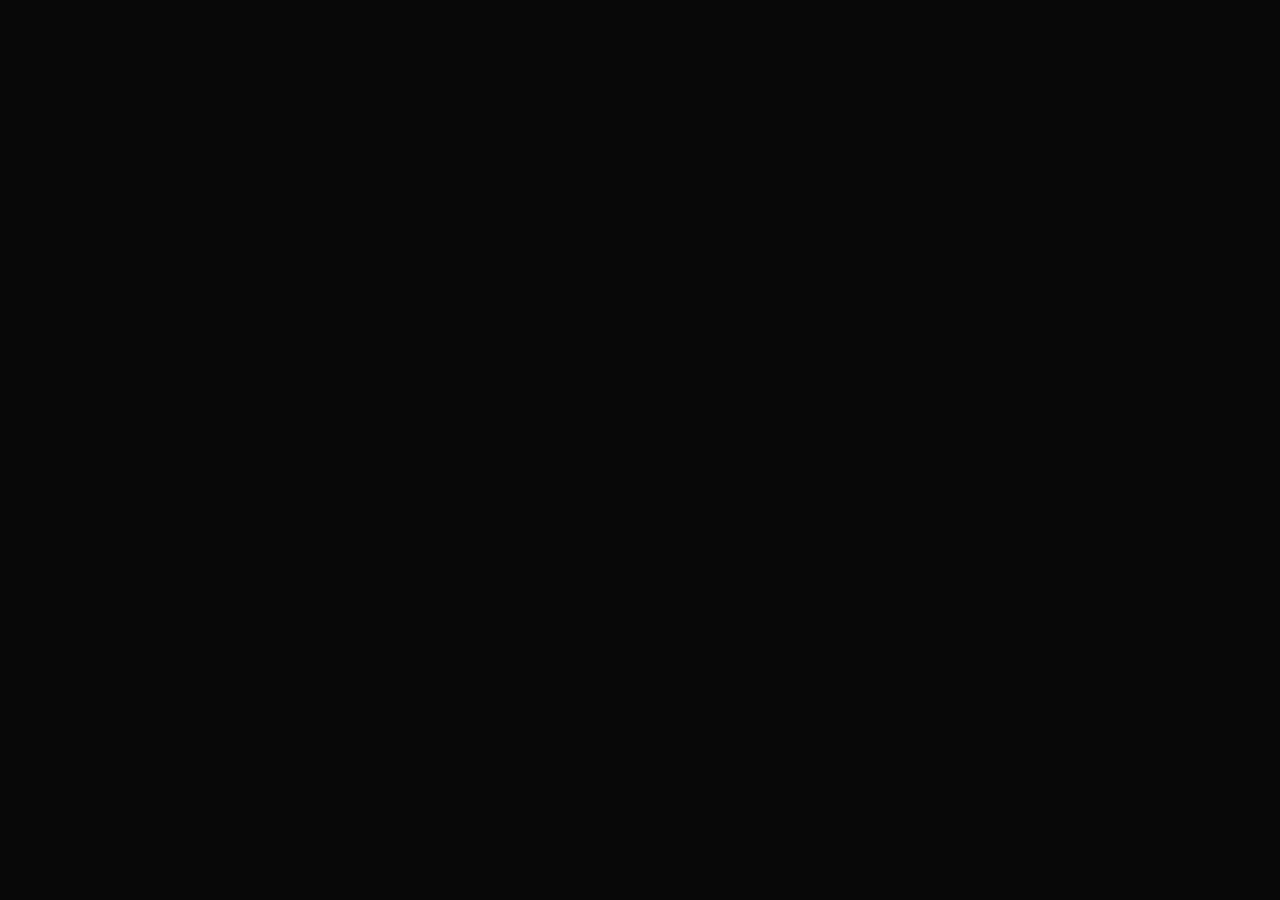
==== commit decd2a05: "Refine styles and layout for Free Fire esports page Updated styles and layout for the Free Fire espo" ====
--- a/freefire.html
+++ b/freefire.html
@@ -3,6 +3,7 @@
 <head>
 <meta charset="UTF-8">
 <meta name="viewport" content="width=device-width, initial-scale=1.0">
+
 <title>BattleGrid | Free Fire Esports</title>
 
 <style>
@@ -14,25 +15,25 @@
 }
 
 body{
-    background:#090909;
+    background:#080808;
     color:#fff;
 }
 
-/* NAVBAR */
+/* ================= NAVBAR ================= */
+
 .navbar{
-    height:70px;
-    padding:0 7%;
+    height:68px;
+    padding:0 6%;
     display:flex;
     align-items:center;
     justify-content:space-between;
-    border-bottom:1px solid #242424;
     background:#0b0b0b;
+    border-bottom:1px solid #252525;
 }
 
 .logo{
-    font-size:22px;
+    font-size:23px;
     font-weight:800;
-    letter-spacing:.5px;
 }
 
 .logo span{
@@ -40,571 +41,91 @@
 }
 
 .back{
-    color:#aaa;
     text-decoration:none;
+    color:#999;
     font-size:14px;
 }
 
 .back:hover{
-    color:#fff;
+    color:white;
 }
 
-/* HERO */
+
+/* ================= MAIN ================= */
+
 .container{
-    width:86%;
+    width:90%;
     max-width:1150px;
     margin:auto;
 }
 
+
+/* ================= HERO ================= */
+
 .hero{
-    margin-top:30px;
-    height:330px;
+    height:310px;
+    margin-top:25px;
     border-radius:16px;
     overflow:hidden;
     position:relative;
 
     background:
-    linear-gradient(90deg,rgba(0,0,0,.92),rgba(0,0,0,.42)),
-    url("https://images.unsplash.com/photo-1542751371-adc38448a05e?auto=format&fit=crop&w=1400&q=80");
+    linear-gradient(90deg,
+    rgba(0,0,0,.94),
+    rgba(0,0,0,.45)),
+    url("https://images.unsplash.com/photo-1542751371-adc38448a05e?auto=format&fit=crop&w=1500&q=80");
 
     background-size:cover;
     background-position:center;
+
     border:1px solid #292929;
 }
 
 .hero-content{
     position:absolute;
-    left:35px;
-    bottom:35px;
+    left:32px;
+    bottom:30px;
 }
 
 .badge{
     display:inline-block;
+    background:#ff542f;
     padding:7px 12px;
     border-radius:20px;
-    background:#ff542f;
     font-size:11px;
     font-weight:bold;
     letter-spacing:1px;
-    margin-bottom:14px;
+    margin-bottom:12px;
 }
 
 .hero h1{
-    font-size:40px;
+    font-size:39px;
     margin-bottom:8px;
 }
 
 .hero p{
-    color:#bdbdbd;
+    color:#bbb;
     font-size:15px;
 }
 
-/* INFO */
-.info-grid{
+
+/* ================= QUICK INFO ================= */
+
+.quick-info{
     display:grid;
     grid-template-columns:repeat(4,1fr);
     gap:12px;
-    margin-top:18px;
+    margin-top:16px;
 }
 
 .info{
-    border:1px solid #282828;
     background:#101010;
-    padding:18px;
-    border-radius:12px;
+    border:1px solid #292929;
+    border-radius:11px;
+    padding:17px;
 }
 
 .info small{
     display:block;
     color:#777;
-    margin-bottom:7px;
-}
-
-.info strong{
-    font-size:16px;
-}
-
-/* SECTION */
-.section{
-    margin-top:38px;
-}
-
-.section-title{
-    font-size:25px;
-    margin-bottom:18px;
-}
-
-/* MODE */
-.modes{
-    display:grid;
-    grid-template-columns:1fr 1fr;
-    gap:16px;
-}
-
-.mode{
-    background:#101010;
-    border:1px solid #292929;
-    border-radius:14px;
-    padding:25px;
-    transition:.2s;
-}
-
-.mode:hover{
-    border-color:#ff542f;
-    transform:translateY(-2px);
-}
-
-.mode h3{
-    font-size:22px;
-    margin-bottom:6px;
-}
-
-.mode p{
-    color:#888;
-    margin-bottom:20px;
-}
-
-.mode button{
-    width:100%;
-    padding:13px;
-    border:0;
-    border-radius:8px;
-    background:#ff542f;
-    color:white;
-    font-weight:bold;
-    cursor:pointer;
-}
-
-.mode button:hover{
-    background:#e94725;
-}
-
-/* TOURNAMENT DETAILS */
-.details{
-    display:grid;
-    grid-template-columns:2fr 1fr;
-    gap:18px;
-}
-
-.card{
-    background:#101010;
-    border:1px solid #292929;
-    border-radius:14px;
-    padding:22px;
-}
-
-.card h3{
-    margin-bottom:15px;
-}
-
-.card p,
-.card li{
-    color:#999;
-    line-height:1.7;
-}
-
-.card ul{
-    padding-left:20px;
-}
-
-/* REGISTRATION */
-#registration{
-    display:none;
-}
-
-.form-card{
-    max-width:650px;
-    margin:auto;
-    background:#101010;
-    border:1px solid #292929;
-    border-radius:15px;
-    padding:25px;
-}
-
-.form-card h2{
-    margin-bottom:6px;
-}
-
-.form-subtitle{
-    color:#888;
-    margin-bottom:22px;
-}
-
-.player-box{
-    border:1px solid #292929;
-    padding:18px;
-    border-radius:10px;
-    margin-bottom:15px;
-}
-
-.player-box h4{
-    margin-bottom:14px;
-    color:#ff6847;
-}
-
-label{
-    display:block;
-    color:#aaa;
-    font-size:13px;
-    margin-bottom:7px;
-}
-
-input{
-    width:100%;
-    background:#080808;
-    color:white;
-    border:1px solid #303030;
-    padding:13px;
-    border-radius:8px;
-    outline:none;
-    margin-bottom:14px;
-}
-
-input:focus{
-    border-color:#ff542f;
-}
-
-.submit{
-    width:100%;
-    border:0;
-    padding:14px;
-    border-radius:8px;
-    background:#ff542f;
-    color:#fff;
-    font-weight:bold;
-    cursor:pointer;
-}
-
-.submit:hover{
-    background:#e94725;
-}
-
-.success{
-    display:none;
-    text-align:center;
-    padding:20px;
-    border:1px solid #293b2e;
-    background:#0d150f;
-    border-radius:10px;
-    margin-top:18px;
-}
-
-.success h3{
-    color:#5bd477;
-    margin-bottom:10px;
-}
-
-.registration-id{
-    font-size:20px;
-    font-weight:bold;
-    margin-top:8px;
-}
-
-/* FOOTER */
-footer{
-    text-align:center;
-    color:#555;
-    padding:40px 0 25px;
-    font-size:13px;
-}
-
-/* MOBILE */
-@media(max-width:700px){
-
-    .container{
-        width:92%;
-    }
-
-    .hero{
-        height:280px;
-    }
-
-    .hero h1{
-        font-size:29px;
-    }
-
-    .info-grid{
-        grid-template-columns:1fr 1fr;
-    }
-
-    .modes,
-    .details{
-        grid-template-columns:1fr;
-    }
-
-    .navbar{
-        padding:0 4%;
-    }
-}
-</style>
-</head>
-
-<body>
-
-<nav class="navbar">
-    <div class="logo">Battle<span>Grid</span></div>
-    <a href="index.html" class="back">← Back</a>
-</nav>
-
-<main class="container">
-
-    <!-- HERO -->
-    <section class="hero">
-        <div class="hero-content">
-            <span class="badge">UPCOMING TOURNAMENT</span>
-            <h1>Free Fire Esports</h1>
-            <p>BattleGrid Free Fire Championship</p>
-        </div>
-    </section>
-
-    <!-- INFO -->
-    <section class="info-grid">
-
-        <div class="info">
-            <small>PRIZE POOL</small>
-            <strong>₹50,000</strong>
-        </div>
-
-        <div class="info">
-            <small>DATE</small>
-            <strong>20 Sept 2026</strong>
-        </div>
-
-        <div class="info">
-            <small>GAME MODE</small>
-            <strong>Solo / Duo</strong>
-        </div>
-
-        <div class="info">
-            <small>STATUS</small>
-            <strong>Registration Open</strong>
-        </div>
-
-    </section>
-
-    <!-- MODE -->
-    <section class="section">
-
-        <h2 class="section-title">Choose Your Mode</h2>
-
-        <div class="modes">
-
-            <div class="mode">
-                <h3>Solo</h3>
-                <p>Compete individually against other players.</p>
-                <button onclick="openRegistration('solo')">
-                    REGISTER SOLO
-                </button>
-            </div>
-
-            <div class="mode">
-                <h3>Duo</h3>
-                <p>Register with one teammate and compete together.</p>
-                <button onclick="openRegistration('duo')">
-                    REGISTER DUO
-                </button>
-            </div>
-
-        </div>
-
-    </section>
-
-    <!-- DETAILS -->
-    <section class="section details">
-
-        <div class="card">
-            <h3>Tournament Details</h3>
-
-            <p>
-                BattleGrid Free Fire Championship is an
-                esports tournament where players can compete
-                in Solo or Duo format.
-            </p>
-
-            <br>
-
-            <ul>
-                <li>Players must provide their correct Game UID.</li>
-                <li>In-game name must match the registered account.</li>
-                <li>Match information will be announced on BattleGrid.</li>
-                <li>Players must follow tournament rules.</li>
-            </ul>
-        </div>
-
-        <div class="card">
-            <h3>Schedule</h3>
-
-            <p><strong>Registration</strong><br>
-            Open Now</p>
-
-            <br>
-
-            <p><strong>Match Day</strong><br>
-            20 Sept 2026</p>
-
-            <br>
-
-            <p><strong>Reporting</strong><br>
-            30 minutes before match</p>
-        </div>
-
-    </section>
-
-    <!-- REGISTRATION -->
-    <section class="section" id="registration">
-
-        <div class="form-card">
-
-            <h2 id="formTitle">Solo Registration</h2>
-
-            <p class="form-subtitle">
-                Enter your Free Fire account details.
-            </p>
-
-            <form id="registrationForm">
-
-                <!-- PLAYER 1 -->
-                <div class="player-box">
-
-                    <h4>Player 1</h4>
-
-                    <label>Free Fire Game UID</label>
-                    <input
-                        type="text"
-                        id="uid1"
-                        placeholder="Enter Game UID"
-                        required
-                    >
-
-                    <label>In-Game Name (IGN)</label>
-                    <input
-                        type="text"
-                        id="name1"
-                        placeholder="Enter your game name"
-                        required
-                    >
-
-                </div>
-
-                <!-- PLAYER 2 -->
-                <div class="player-box" id="player2" style="display:none">
-
-                    <h4>Player 2 / Teammate</h4>
-
-                    <label>Free Fire Game UID</label>
-                    <input
-                        type="text"
-                        id="uid2"
-                        placeholder="Enter teammate UID"
-                    >
-
-                    <label>In-Game Name (IGN)</label>
-                    <input
-                        type="text"
-                        id="name2"
-                        placeholder="Enter teammate game name"
-                    >
-
-                </div>
-
-                <button class="submit" type="submit">
-                    CONFIRM REGISTRATION
-                </button>
-
-            </form>
-
-            <div class="success" id="success">
-
-                <h3>✓ Registration Successful</h3>
-
-                <p>Your BattleGrid Registration ID</p>
-
-                <div class="registration-id" id="registrationId"></div>
-
-                <p style="margin-top:12px">
-                    Save this ID for future tournament updates.
-                </p>
-
-            </div>
-
-        </div>
-
-    </section>
-
-</main>
-
-<footer>
-    © 2026 BattleGrid • Free Fire Esports
-</footer>
-
-
-<script>
-
-let selectedMode = "solo";
-
-function openRegistration(mode){
-
-    selectedMode = mode;
-
-    const registration =
-        document.getElementById("registration");
-
-    const player2 =
-        document.getElementById("player2");
-
-    const title =
-        document.getElementById("formTitle");
-
-    registration.style.display = "block";
-
-    if(mode === "duo"){
-
-        title.innerText = "Duo Registration";
-        player2.style.display = "block";
-
-        document.getElementById("uid2").required = true;
-        document.getElementById("name2").required = true;
-
-    }else{
-
-        title.innerText = "Solo Registration";
-        player2.style.display = "none";
-
-        document.getElementById("uid2").required = false;
-        document.getElementById("name2").required = false;
-    }
-
-    registration.scrollIntoView({
-        behavior:"smooth"
-    });
-}
-
-
-document
-.getElementById("registrationForm")
-.addEventListener("submit", function(e){
-
-    e.preventDefault();
-
-    // Generate temporary registration ID
-    const randomNumber =
-        Math.floor(1000 + Math.random() * 9000);
-
-    const registrationId =
-        "BG-FF-" + randomNumber;
-
-    document.getElementById("registrationId")
-        .innerText = registrationId;
-
-    document.getElementById("success")
-        .style.display = "block";
-
-    document.getElementById("registrationForm")
-        .style.display = "none";
-
-});
-
-</script>
-
-</body>
-</html>
+    font-size:11
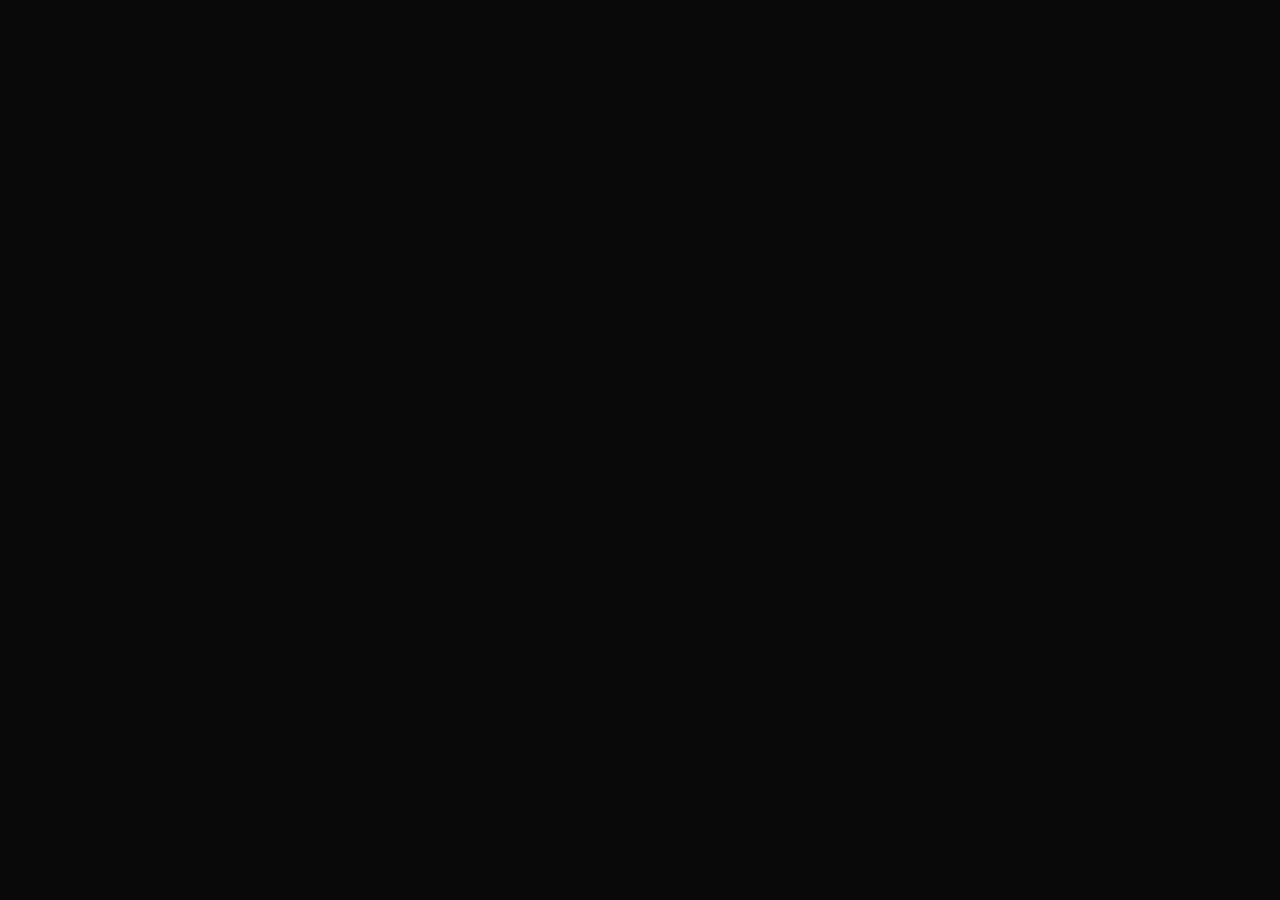
==== commit 80967cfa: "Update title and styles in freefire.html" ====
--- a/freefire.html
+++ b/freefire.html
@@ -4,128 +4,217 @@
 <meta charset="UTF-8">
 <meta name="viewport" content="width=device-width, initial-scale=1.0">
 
-<title>BattleGrid | Free Fire Esports</title>
+<title>BattleGrid - Free Fire</title>
 
 <style>
-*{
-    margin:0;
-    padding:0;
-    box-sizing:border-box;
-    font-family:Arial, Helvetica, sans-serif;
-}
-
-body{
-    background:#080808;
-    color:#fff;
-}
-
-/* ================= NAVBAR ================= */
-
-.navbar{
-    height:68px;
-    padding:0 6%;
-    display:flex;
-    align-items:center;
-    justify-content:space-between;
-    background:#0b0b0b;
-    border-bottom:1px solid #252525;
-}
-
-.logo{
-    font-size:23px;
-    font-weight:800;
-}
-
-.logo span{
-    color:#ff542f;
-}
-
-.back{
-    text-decoration:none;
-    color:#999;
-    font-size:14px;
-}
-
-.back:hover{
-    color:white;
-}
-
-
-/* ================= MAIN ================= */
-
-.container{
-    width:90%;
-    max-width:1150px;
-    margin:auto;
-}
-
-
-/* ================= HERO ================= */
-
-.hero{
-    height:310px;
-    margin-top:25px;
-    border-radius:16px;
-    overflow:hidden;
-    position:relative;
+* {
+    box-sizing: border-box;
+    margin: 0;
+    padding: 0;
+}
+
+body {
+    background: #090909;
+    color: #ffffff;
+    font-family: Arial, sans-serif;
+}
+
+a {
+    color: inherit;
+    text-decoration: none;
+}
+
+/* NAVBAR */
+
+.navbar {
+    height: 65px;
+    padding: 0 6%;
+    display: flex;
+    align-items: center;
+    justify-content: space-between;
+    background: #0d0d0d;
+    border-bottom: 1px solid #252525;
+}
+
+.logo {
+    font-size: 23px;
+    font-weight: bold;
+}
+
+.logo span {
+    color: #ff552f;
+}
+
+.back {
+    color: #999;
+    font-size: 14px;
+}
+
+/* MAIN */
+
+.container {
+    width: 90%;
+    max-width: 1100px;
+    margin: auto;
+}
+
+/* BANNER */
+
+.banner {
+    height: 300px;
+    margin-top: 25px;
+    border-radius: 15px;
+    border: 1px solid #292929;
+
+    display: flex;
+    align-items: flex-end;
+    padding: 30px;
 
     background:
-    linear-gradient(90deg,
-    rgba(0,0,0,.94),
-    rgba(0,0,0,.45)),
-    url("https://images.unsplash.com/photo-1542751371-adc38448a05e?auto=format&fit=crop&w=1500&q=80");
-
-    background-size:cover;
-    background-position:center;
-
-    border:1px solid #292929;
-}
-
-.hero-content{
-    position:absolute;
-    left:32px;
-    bottom:30px;
-}
-
-.badge{
-    display:inline-block;
-    background:#ff542f;
-    padding:7px 12px;
-    border-radius:20px;
-    font-size:11px;
-    font-weight:bold;
-    letter-spacing:1px;
-    margin-bottom:12px;
-}
-
-.hero h1{
-    font-size:39px;
-    margin-bottom:8px;
-}
-
-.hero p{
-    color:#bbb;
-    font-size:15px;
-}
-
-
-/* ================= QUICK INFO ================= */
-
-.quick-info{
-    display:grid;
-    grid-template-columns:repeat(4,1fr);
-    gap:12px;
-    margin-top:16px;
-}
-
-.info{
-    background:#101010;
-    border:1px solid #292929;
-    border-radius:11px;
-    padding:17px;
-}
-
-.info small{
-    display:block;
-    color:#777;
-    font-size:11
+        linear-gradient(
+            90deg,
+            rgba(0,0,0,0.95),
+            rgba(0,0,0,0.35)
+        ),
+        url("https://images.unsplash.com/photo-1542751371-adc38448a05e?w=1200");
+
+    background-size: cover;
+    background-position: center;
+}
+
+.banner-content span {
+    background: #ff552f;
+    padding: 7px 11px;
+    border-radius: 20px;
+    font-size: 11px;
+    font-weight: bold;
+}
+
+.banner h1 {
+    margin-top: 14px;
+    font-size: 38px;
+}
+
+.banner p {
+    margin-top: 7px;
+    color: #bbb;
+}
+
+/* INFO */
+
+.info {
+    display: grid;
+    grid-template-columns: repeat(4, 1fr);
+    gap: 12px;
+    margin-top: 15px;
+}
+
+.info-box {
+    background: #111111;
+    border: 1px solid #292929;
+    border-radius: 10px;
+    padding: 17px;
+}
+
+.info-box small {
+    color: #777;
+    display: block;
+    font-size: 11px;
+    margin-bottom: 7px;
+}
+
+.info-box strong {
+    font-size: 15px;
+}
+
+/* SECTION */
+
+.section {
+    margin-top: 38px;
+}
+
+.section-title {
+    font-size: 25px;
+    margin-bottom: 5px;
+}
+
+.section-subtitle {
+    color: #777;
+    font-size: 13px;
+    margin-bottom: 18px;
+}
+
+/* MATCH SECTION */
+
+.mode-header {
+    display: flex;
+    justify-content: space-between;
+    align-items: center;
+    margin-bottom: 14px;
+}
+
+.mode-header h2 {
+    font-size: 22px;
+}
+
+.mode-header p {
+    color: #777;
+    font-size: 12px;
+}
+
+/* MATCHES */
+
+.matches {
+    display: grid;
+    grid-template-columns: 1fr 1fr;
+    gap: 12px;
+}
+
+.match {
+    background: #111111;
+    border: 1px solid #292929;
+    border-radius: 11px;
+    padding: 16px;
+
+    display: flex;
+    align-items: center;
+    justify-content: space-between;
+}
+
+.match:hover {
+    border-color: #ff552f;
+}
+
+.match-number {
+    color: #ff6545;
+    font-size: 11px;
+    font-weight: bold;
+    margin-bottom: 6px;
+}
+
+.match-time {
+    font-size: 18px;
+    font-weight: bold;
+}
+
+.match-slots {
+    color: #777;
+    font-size: 12px;
+    margin-top: 5px;
+}
+
+.match-right {
+    text-align: right;
+}
+
+.open {
+    color: #5fd37b;
+    font-size: 11px;
+    margin-bottom: 8px;
+}
+
+.register {
+    background: #ff552f;
+    border: none;
+    color: white;
+    padding: 9px
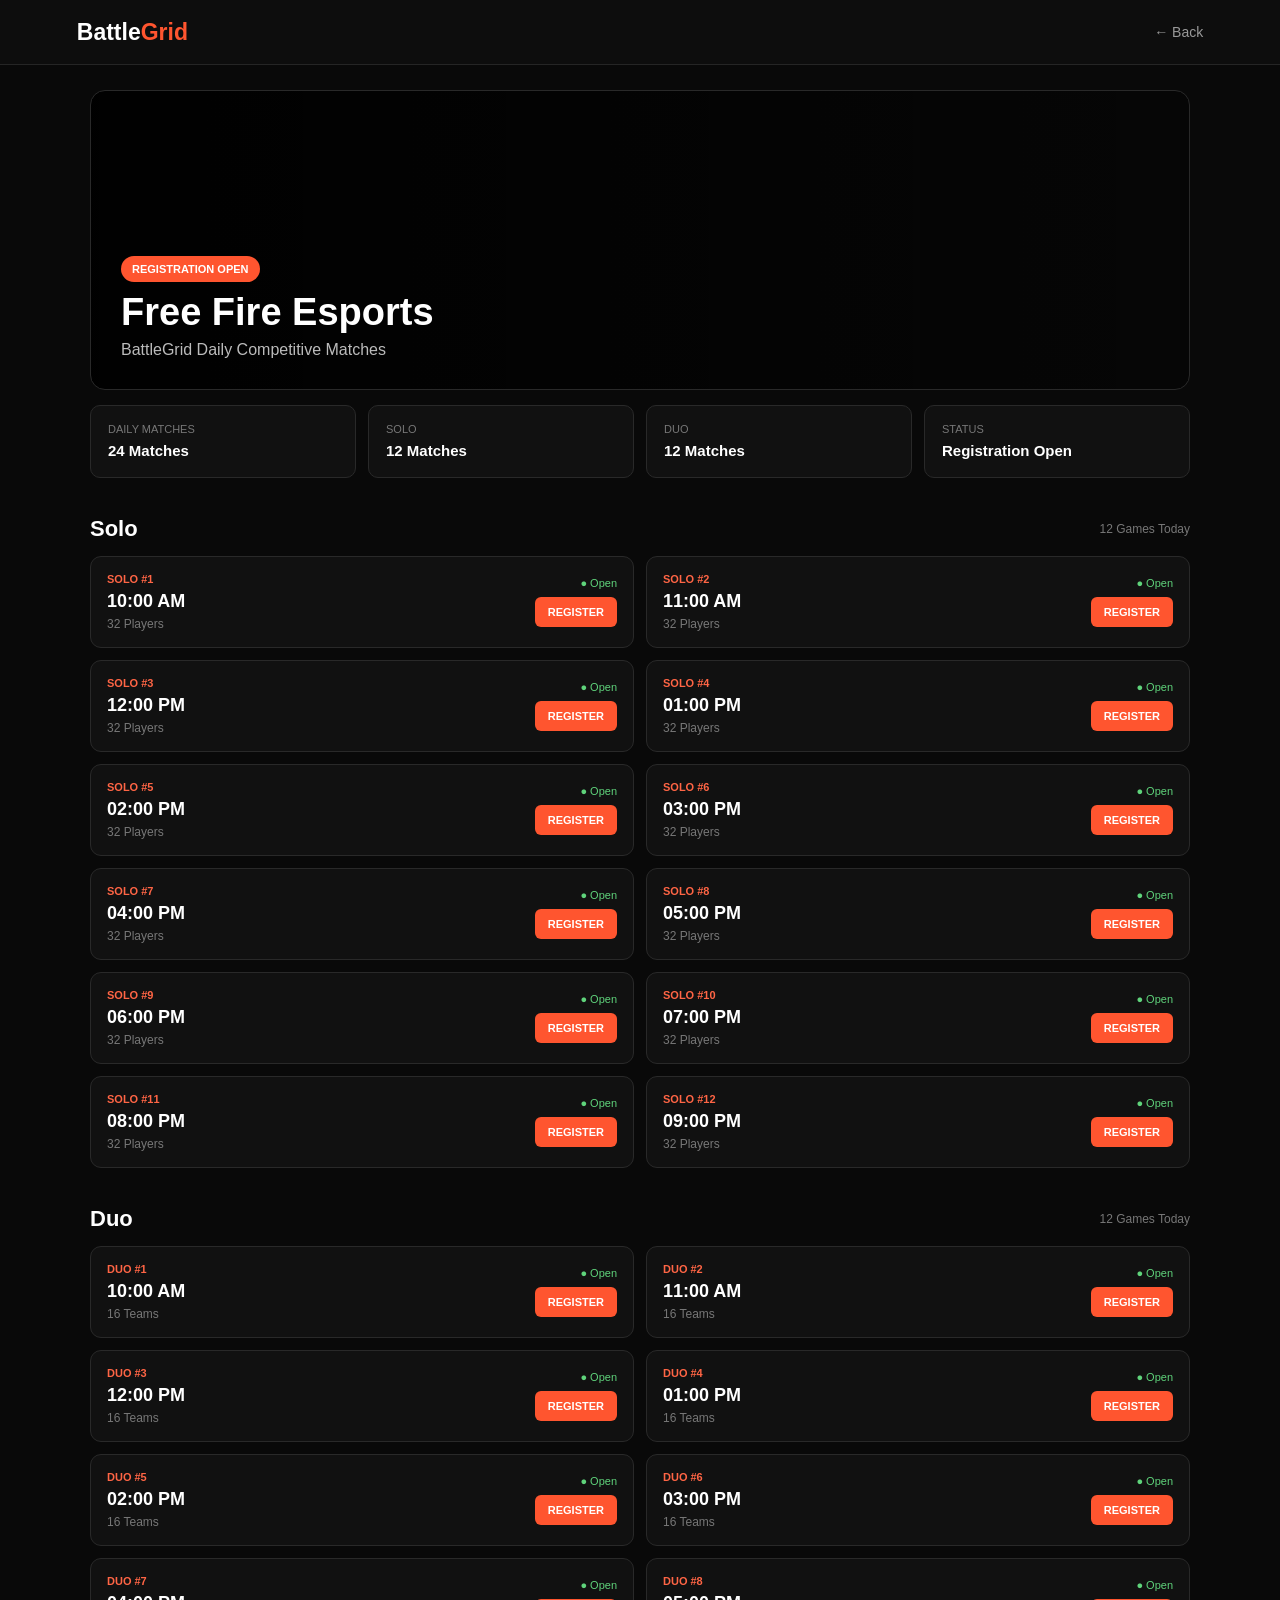
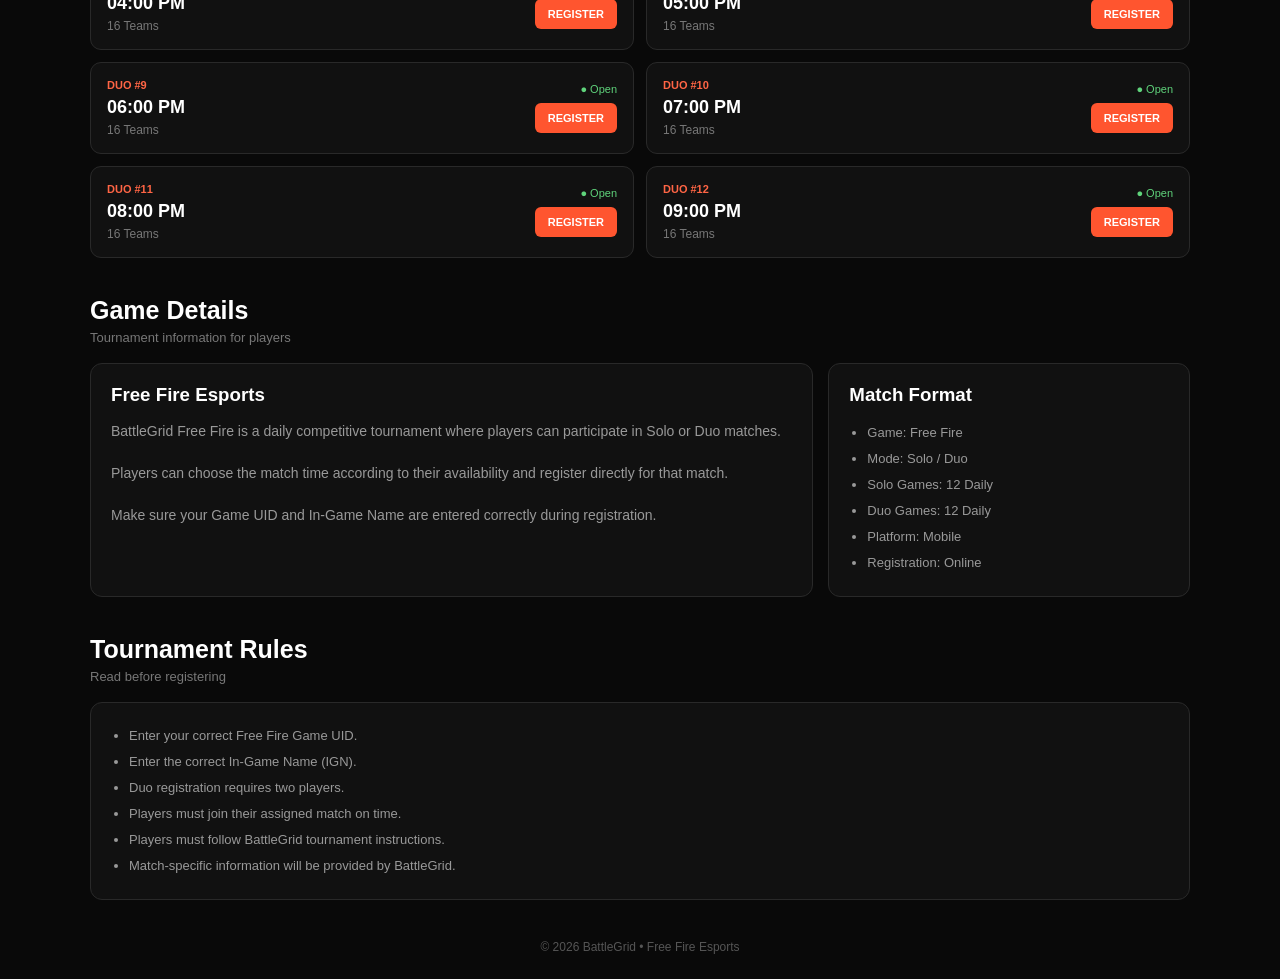
==== commit 9c772644: "Enhance styles and layout for registration page Added padding, border-radius, and font styles to the" ====
--- a/freefire.html
+++ b/freefire.html
@@ -217,4 +217,789 @@
     background: #ff552f;
     border: none;
     color: white;
-    padding: 9px
+    padding: 9px 13px;
+    border-radius: 6px;
+    font-size: 11px;
+    font-weight: bold;
+    cursor: pointer;
+}
+
+.register:hover {
+    background: #e94727;
+}
+
+/* GAME DETAILS */
+
+.details {
+    display: grid;
+    grid-template-columns: 2fr 1fr;
+    gap: 15px;
+}
+
+.card {
+    background: #111111;
+    border: 1px solid #292929;
+    border-radius: 12px;
+    padding: 20px;
+}
+
+.card h3 {
+    margin-bottom: 14px;
+}
+
+.card p {
+    color: #999;
+    font-size: 14px;
+    line-height: 1.7;
+}
+
+.card ul {
+    padding-left: 18px;
+}
+
+.card li {
+    color: #999;
+    font-size: 13px;
+    line-height: 2;
+}
+
+/* REGISTRATION */
+
+#registration {
+    display: none;
+}
+
+.registration {
+    max-width: 600px;
+    margin: auto;
+    background: #111111;
+    border: 1px solid #292929;
+    border-radius: 13px;
+    padding: 22px;
+}
+
+.registration h2 {
+    font-size: 23px;
+}
+
+.registration-description {
+    color: #777;
+    font-size: 13px;
+    margin-top: 5px;
+    margin-bottom: 18px;
+}
+
+.selected {
+    background: #090909;
+    border: 1px solid #292929;
+    border-radius: 8px;
+    padding: 13px;
+    margin-bottom: 16px;
+    color: #999;
+    font-size: 13px;
+}
+
+.selected strong {
+    color: #ff6545;
+}
+
+.player {
+    background: #0b0b0b;
+    border: 1px solid #292929;
+    border-radius: 9px;
+    padding: 16px;
+    margin-bottom: 12px;
+}
+
+.player h4 {
+    color: #ff6545;
+    margin-bottom: 13px;
+}
+
+label {
+    display: block;
+    color: #aaa;
+    font-size: 12px;
+    margin-bottom: 6px;
+}
+
+input {
+    width: 100%;
+    padding: 12px;
+    background: #070707;
+    border: 1px solid #333;
+    border-radius: 7px;
+    color: white;
+    outline: none;
+    margin-bottom: 13px;
+}
+
+input:focus {
+    border-color: #ff552f;
+}
+
+.confirm {
+    width: 100%;
+    padding: 13px;
+    border: none;
+    border-radius: 7px;
+    background: #ff552f;
+    color: white;
+    font-weight: bold;
+    cursor: pointer;
+}
+
+/* SUCCESS */
+
+#success {
+    display: none;
+    text-align: center;
+    background: #0c160e;
+    border: 1px solid #29452e;
+    padding: 20px;
+    border-radius: 9px;
+}
+
+#success h3 {
+    color: #61d47b;
+    margin-bottom: 8px;
+}
+
+#registrationId {
+    font-size: 21px;
+    font-weight: bold;
+    color: white;
+    margin-top: 8px;
+}
+
+/* FOOTER */
+
+footer {
+    text-align: center;
+    color: #555;
+    font-size: 12px;
+    padding: 40px 0 25px;
+}
+
+/* MOBILE */
+
+@media (max-width: 700px) {
+
+    .container {
+        width: 92%;
+    }
+
+    .banner {
+        height: 260px;
+        padding: 22px;
+    }
+
+    .banner h1 {
+        font-size: 29px;
+    }
+
+    .info {
+        grid-template-columns: 1fr 1fr;
+    }
+
+    .matches {
+        grid-template-columns: 1fr;
+    }
+
+    .details {
+        grid-template-columns: 1fr;
+    }
+}
+</style>
+</head>
+
+
+<body>
+
+<!-- NAVBAR -->
+
+<div class="navbar">
+
+    <div class="logo">
+        Battle<span>Grid</span>
+    </div>
+
+    <a href="index.html" class="back">
+        ← Back
+    </a>
+
+</div>
+
+
+<div class="container">
+
+
+<!-- BANNER -->
+
+<div class="banner">
+
+    <div class="banner-content">
+
+        <span>REGISTRATION OPEN</span>
+
+        <h1>Free Fire Esports</h1>
+
+        <p>
+            BattleGrid Daily Competitive Matches
+        </p>
+
+    </div>
+
+</div>
+
+
+<!-- BASIC INFO -->
+
+<div class="info">
+
+    <div class="info-box">
+        <small>DAILY MATCHES</small>
+        <strong>24 Matches</strong>
+    </div>
+
+    <div class="info-box">
+        <small>SOLO</small>
+        <strong>12 Matches</strong>
+    </div>
+
+    <div class="info-box">
+        <small>DUO</small>
+        <strong>12 Matches</strong>
+    </div>
+
+    <div class="info-box">
+        <small>STATUS</small>
+        <strong>Registration Open</strong>
+    </div>
+
+</div>
+
+
+<!-- ================= SOLO ================= -->
+
+<div class="section">
+
+    <div class="mode-header">
+
+        <h2>Solo</h2>
+
+        <p>12 Games Today</p>
+
+    </div>
+
+    <div class="matches" id="soloMatches"></div>
+
+</div>
+
+
+<!-- ================= DUO ================= -->
+
+<div class="section">
+
+    <div class="mode-header">
+
+        <h2>Duo</h2>
+
+        <p>12 Games Today</p>
+
+    </div>
+
+    <div class="matches" id="duoMatches"></div>
+
+</div>
+
+
+<!-- ================= GAME DETAILS ================= -->
+
+<div class="section">
+
+    <h2 class="section-title">
+        Game Details
+    </h2>
+
+    <p class="section-subtitle">
+        Tournament information for players
+    </p>
+
+
+    <div class="details">
+
+        <div class="card">
+
+            <h3>Free Fire Esports</h3>
+
+            <p>
+                BattleGrid Free Fire is a daily competitive
+                tournament where players can participate in
+                Solo or Duo matches.
+            </p>
+
+            <br>
+
+            <p>
+                Players can choose the match time according
+                to their availability and register directly
+                for that match.
+            </p>
+
+            <br>
+
+            <p>
+                Make sure your Game UID and In-Game Name
+                are entered correctly during registration.
+            </p>
+
+        </div>
+
+
+        <div class="card">
+
+            <h3>Match Format</h3>
+
+            <ul>
+
+                <li>Game: Free Fire</li>
+
+                <li>Mode: Solo / Duo</li>
+
+                <li>Solo Games: 12 Daily</li>
+
+                <li>Duo Games: 12 Daily</li>
+
+                <li>Platform: Mobile</li>
+
+                <li>Registration: Online</li>
+
+            </ul>
+
+        </div>
+
+    </div>
+
+</div>
+
+
+<!-- ================= RULES ================= -->
+
+<div class="section">
+
+    <h2 class="section-title">
+        Tournament Rules
+    </h2>
+
+    <p class="section-subtitle">
+        Read before registering
+    </p>
+
+
+    <div class="card">
+
+        <ul>
+
+            <li>
+                Enter your correct Free Fire Game UID.
+            </li>
+
+            <li>
+                Enter the correct In-Game Name (IGN).
+            </li>
+
+            <li>
+                Duo registration requires two players.
+            </li>
+
+            <li>
+                Players must join their assigned match on time.
+            </li>
+
+            <li>
+                Players must follow BattleGrid tournament instructions.
+            </li>
+
+            <li>
+                Match-specific information will be provided by BattleGrid.
+            </li>
+
+        </ul>
+
+    </div>
+
+</div>
+
+
+<!-- ================= REGISTRATION ================= -->
+
+<div class="section" id="registration">
+
+    <div class="registration">
+
+        <h2 id="registrationTitle">
+            Solo Registration
+        </h2>
+
+        <p class="registration-description">
+            Enter your Free Fire account details.
+        </p>
+
+
+        <div class="selected">
+
+            Selected Match:
+
+            <strong id="selectedMatch">
+                -
+            </strong>
+
+        </div>
+
+
+        <form id="registrationForm">
+
+
+            <!-- PLAYER 1 -->
+
+            <div class="player">
+
+                <h4>Player 1</h4>
+
+                <label>
+                    Free Fire Game UID
+                </label>
+
+                <input
+                    id="uid1"
+                    type="text"
+                    placeholder="Enter Game UID"
+                    required
+                >
+
+                <label>
+                    In-Game Name
+                </label>
+
+                <input
+                    id="name1"
+                    type="text"
+                    placeholder="Enter Game Name"
+                    required
+                >
+
+            </div>
+
+
+            <!-- PLAYER 2 -->
+
+            <div
+                class="player"
+                id="player2"
+                style="display:none;"
+            >
+
+                <h4>Player 2 / Teammate</h4>
+
+                <label>
+                    Free Fire Game UID
+                </label>
+
+                <input
+                    id="uid2"
+                    type="text"
+                    placeholder="Enter Teammate UID"
+                >
+
+                <label>
+                    In-Game Name
+                </label>
+
+                <input
+                    id="name2"
+                    type="text"
+                    placeholder="Enter Teammate Game Name"
+                >
+
+            </div>
+
+
+            <button
+                type="submit"
+                class="confirm"
+            >
+                CONFIRM REGISTRATION
+            </button>
+
+        </form>
+
+
+        <!-- SUCCESS -->
+
+        <div id="success">
+
+            <h3>
+                Registration Successful
+            </h3>
+
+            <p>
+                Your BattleGrid Registration ID
+            </p>
+
+            <div id="registrationId"></div>
+
+            <p style="color:#777;margin-top:8px;">
+                Save this ID for your tournament.
+            </p>
+
+        </div>
+
+    </div>
+
+</div>
+
+
+</div>
+
+
+<footer>
+    © 2026 BattleGrid • Free Fire Esports
+</footer>
+
+
+
+<script>
+
+/* ===============================
+   MATCH TIMES
+================================ */
+
+var matchTimes = [
+    "10:00 AM",
+    "11:00 AM",
+    "12:00 PM",
+    "01:00 PM",
+    "02:00 PM",
+    "03:00 PM",
+    "04:00 PM",
+    "05:00 PM",
+    "06:00 PM",
+    "07:00 PM",
+    "08:00 PM",
+    "09:00 PM"
+];
+
+
+/* ===============================
+   CREATE MATCH CARD
+================================ */
+
+function makeMatch(mode, number, time) {
+
+    var card = document.createElement("div");
+
+    card.className = "match";
+
+    var left = document.createElement("div");
+
+    left.innerHTML =
+        '<div class="match-number">' +
+        mode.toUpperCase() + ' #' + number +
+        '</div>' +
+
+        '<div class="match-time">' +
+        time +
+        '</div>' +
+
+        '<div class="match-slots">' +
+        (mode === "solo" ? "32 Players" : "16 Teams") +
+        '</div>';
+
+
+    var right = document.createElement("div");
+
+    right.className = "match-right";
+
+    right.innerHTML =
+        '<div class="open">● Open</div>' +
+        '<button class="register">REGISTER</button>';
+
+
+    var button = right.querySelector(".register");
+
+    button.onclick = function() {
+
+        openRegistration(
+            mode,
+            number,
+            time
+        );
+
+    };
+
+
+    card.appendChild(left);
+    card.appendChild(right);
+
+    return card;
+}
+
+
+/* ===============================
+   CREATE ALL MATCHES
+================================ */
+
+function loadMatches() {
+
+    var solo =
+        document.getElementById("soloMatches");
+
+    var duo =
+        document.getElementById("duoMatches");
+
+
+    for (var i = 0; i < matchTimes.length; i++) {
+
+        var number = i + 1;
+
+        solo.appendChild(
+            makeMatch(
+                "solo",
+                number,
+                matchTimes[i]
+            )
+        );
+
+        duo.appendChild(
+            makeMatch(
+                "duo",
+                number,
+                matchTimes[i]
+            )
+        );
+
+    }
+}
+
+
+/* ===============================
+   OPEN REGISTRATION
+================================ */
+
+function openRegistration(
+    mode,
+    number,
+    time
+) {
+
+    var section =
+        document.getElementById("registration");
+
+    var title =
+        document.getElementById("registrationTitle");
+
+    var selected =
+        document.getElementById("selectedMatch");
+
+    var player2 =
+        document.getElementById("player2");
+
+    var uid2 =
+        document.getElementById("uid2");
+
+    var name2 =
+        document.getElementById("name2");
+
+
+    section.style.display = "block";
+
+
+    if (mode === "solo") {
+
+        title.innerText =
+            "Solo Registration";
+
+        selected.innerText =
+            "Solo #" + number +
+            " • " + time;
+
+        player2.style.display = "none";
+
+        uid2.required = false;
+        name2.required = false;
+
+    }
+
+
+    if (mode === "duo") {
+
+        title.innerText =
+            "Duo Registration";
+
+        selected.innerText =
+            "Duo #" + number +
+            " • " + time;
+
+        player2.style.display = "block";
+
+        uid2.required = true;
+        name2.required = true;
+
+    }
+
+
+    section.scrollIntoView({
+        behavior: "smooth"
+    });
+}
+
+
+/* ===============================
+   REGISTRATION SUBMIT
+================================ */
+
+document
+.getElementById("registrationForm")
+.addEventListener("submit", function(event) {
+
+    event.preventDefault();
+
+
+    var randomNumber =
+        Math.floor(
+            1000 + Math.random() * 9000
+        );
+
+
+    var registrationID =
+        "BG-FF-" + randomNumber;
+
+
+    document.getElementById(
+        "registrationId"
+    ).innerText = registrationID;
+
+
+    document.getElementById(
+        "success"
+    ).style.display = "block";
+
+
+    document.getElementById(
+        "registrationForm"
+    ).style.display = "none";
+
+});
+
+
+/* ===============================
+   START
+================================ */
+
+loadMatches();
+
+</script>
+
+</body>
+</html>
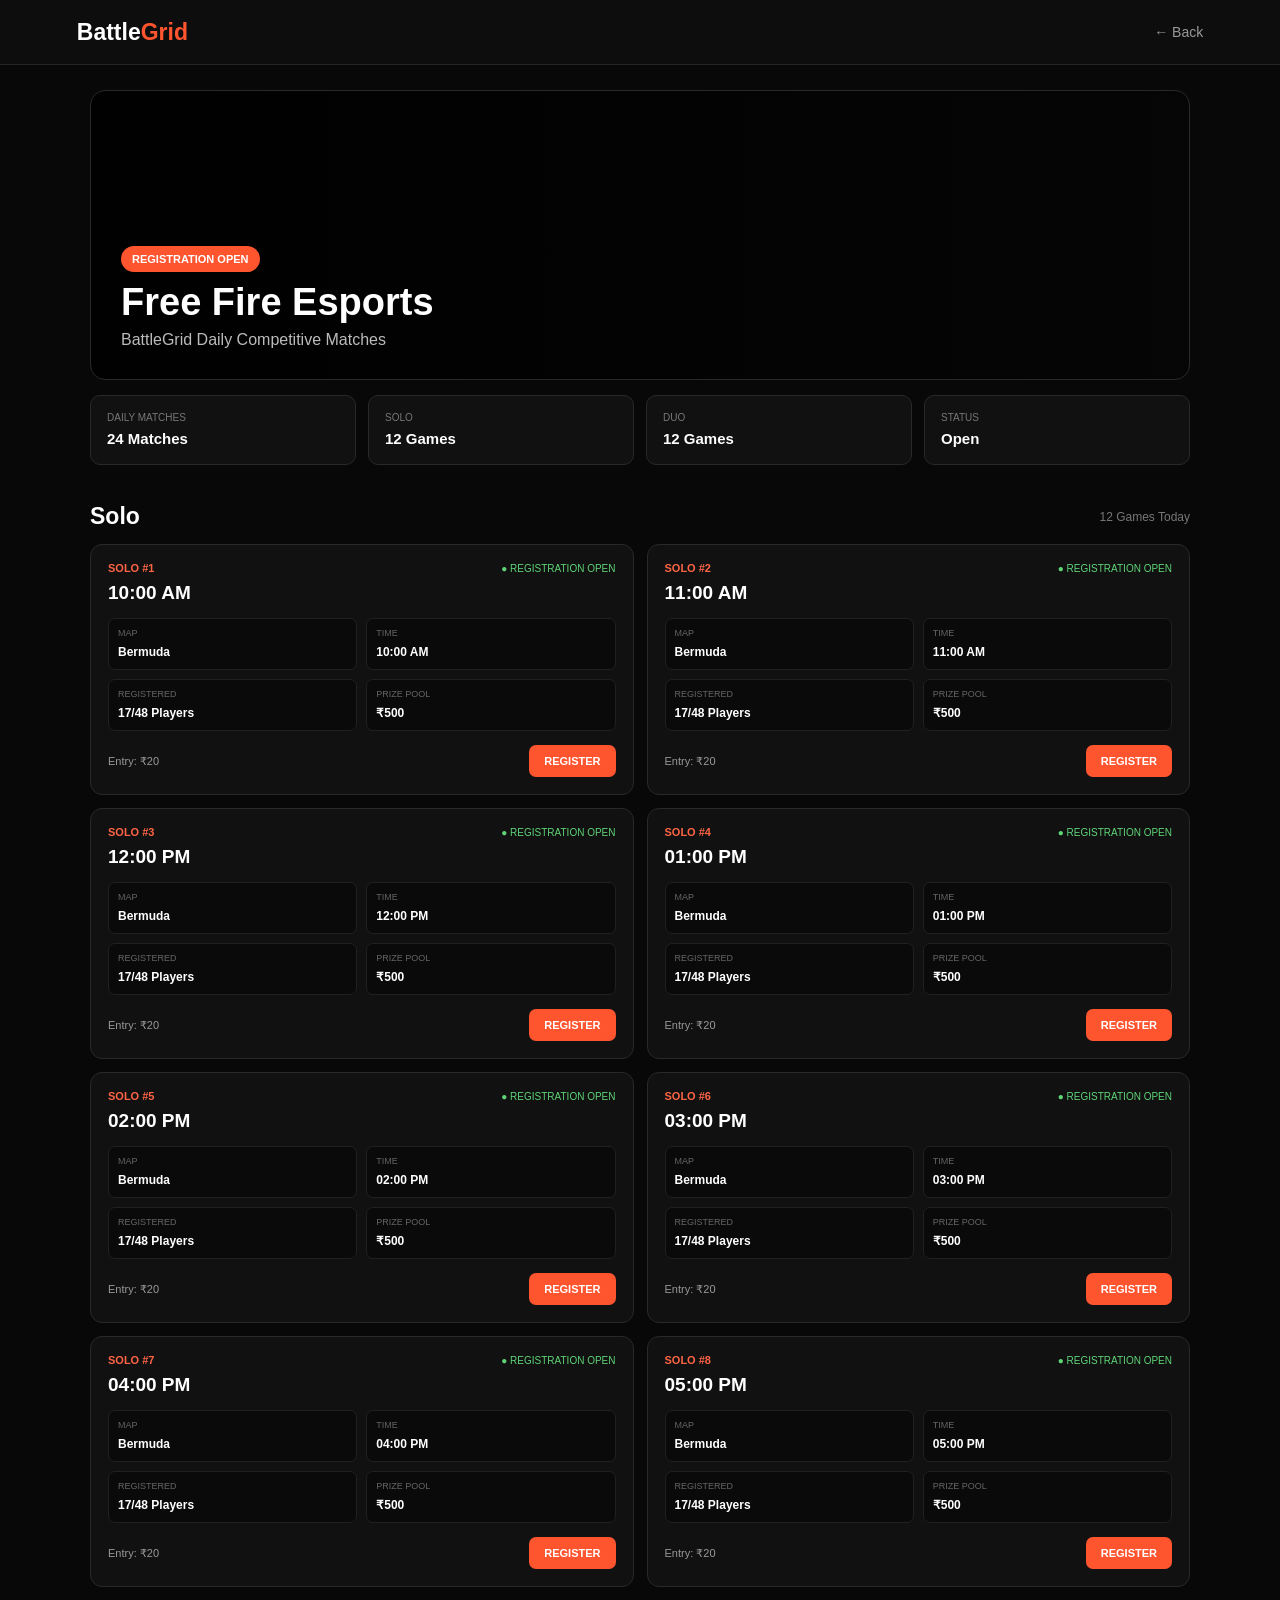
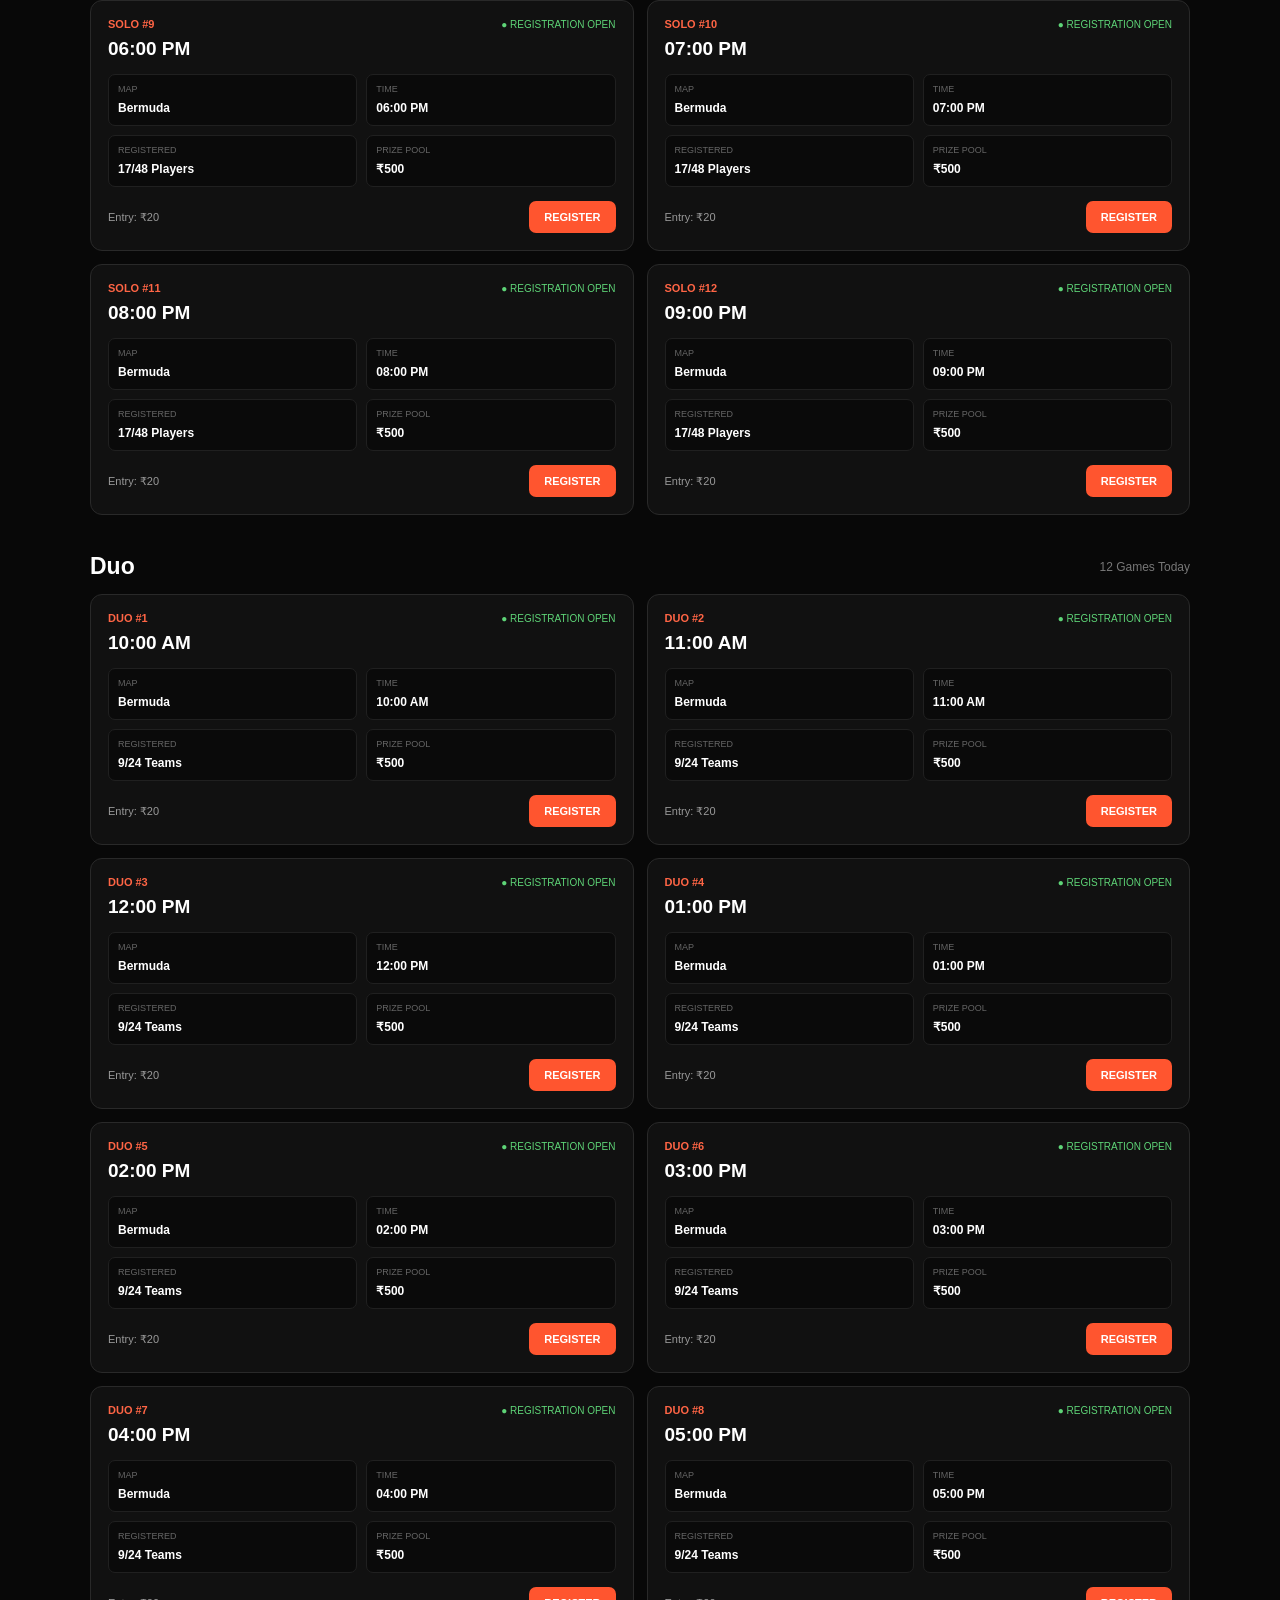
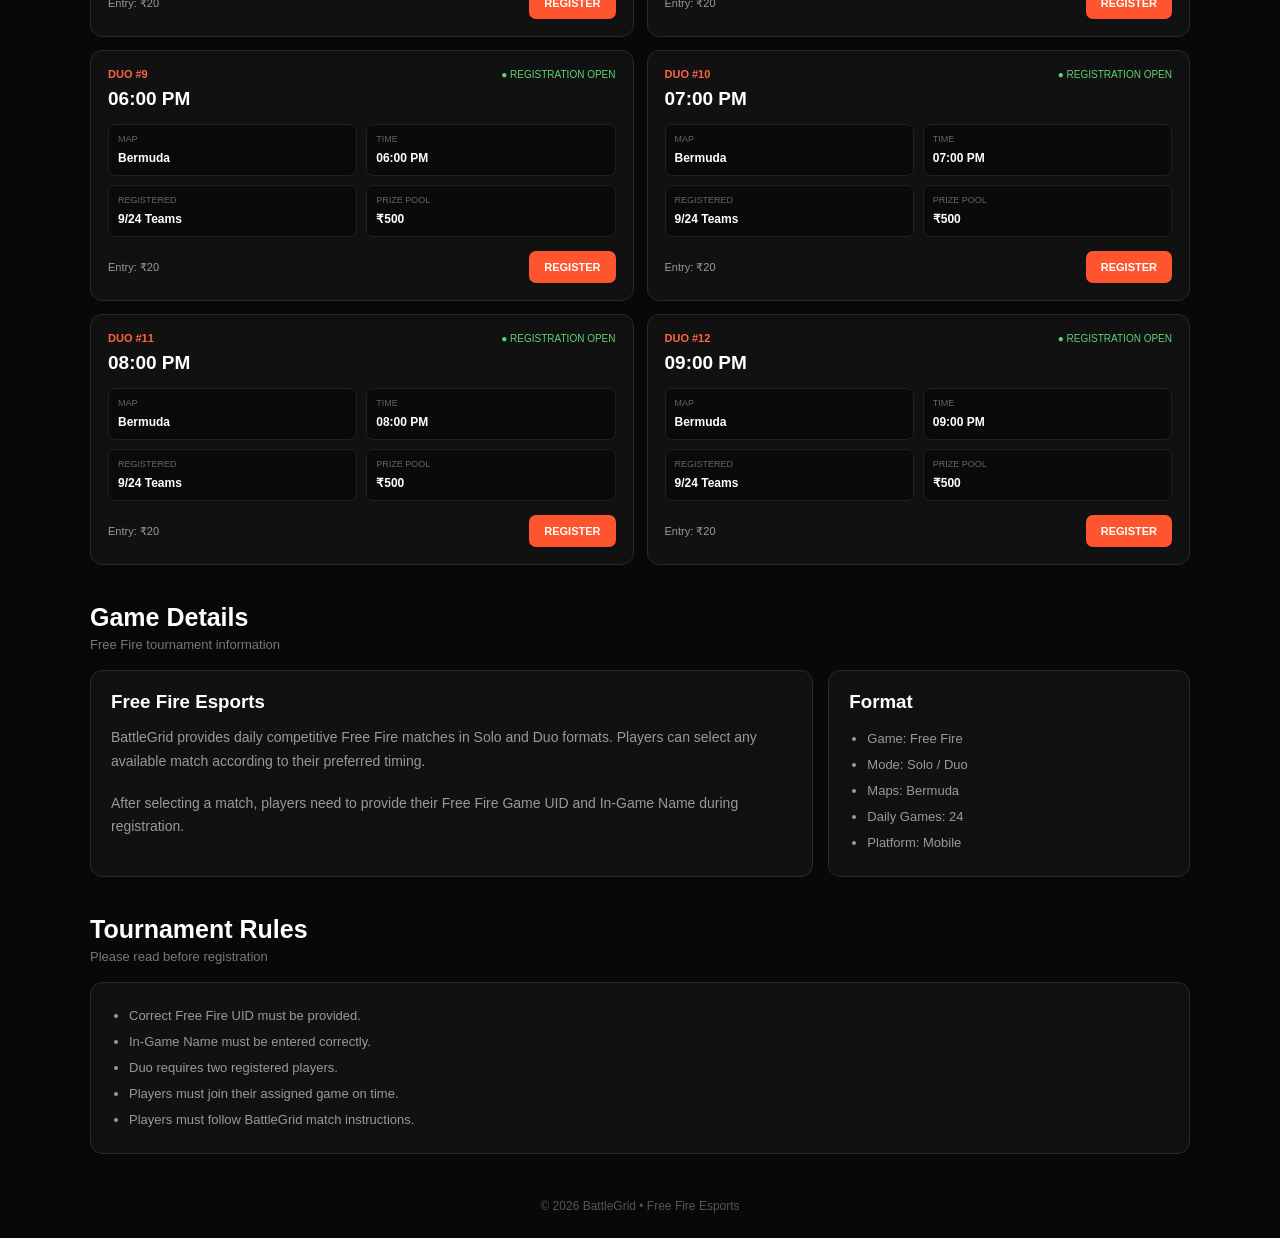
==== commit bf05ead8: "Refactor HTML and CSS for Free Fire page" ====
--- a/freefire.html
+++ b/freefire.html
@@ -4,421 +4,506 @@
 <meta charset="UTF-8">
 <meta name="viewport" content="width=device-width, initial-scale=1.0">
 
-<title>BattleGrid - Free Fire</title>
+<title>BattleGrid | Free Fire</title>
 
 <style>
-* {
-    box-sizing: border-box;
-    margin: 0;
-    padding: 0;
-}
-
-body {
-    background: #090909;
-    color: #ffffff;
-    font-family: Arial, sans-serif;
-}
-
-a {
-    color: inherit;
-    text-decoration: none;
-}
-
-/* NAVBAR */
-
-.navbar {
-    height: 65px;
-    padding: 0 6%;
-    display: flex;
-    align-items: center;
-    justify-content: space-between;
-    background: #0d0d0d;
-    border-bottom: 1px solid #252525;
-}
-
-.logo {
-    font-size: 23px;
-    font-weight: bold;
-}
-
-.logo span {
-    color: #ff552f;
-}
-
-.back {
-    color: #999;
-    font-size: 14px;
-}
-
-/* MAIN */
-
-.container {
-    width: 90%;
-    max-width: 1100px;
-    margin: auto;
+*{
+    margin:0;
+    padding:0;
+    box-sizing:border-box;
+    font-family:Arial, sans-serif;
+}
+
+body{
+    background:#080808;
+    color:white;
+}
+
+body.modal-open{
+    overflow:hidden;
+}
+
+.navbar{
+    height:65px;
+    padding:0 6%;
+    display:flex;
+    align-items:center;
+    justify-content:space-between;
+    background:#0d0d0d;
+    border-bottom:1px solid #252525;
+}
+
+.logo{
+    font-size:23px;
+    font-weight:bold;
+}
+
+.logo span{
+    color:#ff552f;
+}
+
+.back{
+    color:#999;
+    text-decoration:none;
+    font-size:14px;
+}
+
+.container{
+    width:90%;
+    max-width:1100px;
+    margin:auto;
 }
 
 /* BANNER */
 
-.banner {
-    height: 300px;
-    margin-top: 25px;
-    border-radius: 15px;
-    border: 1px solid #292929;
-
-    display: flex;
-    align-items: flex-end;
-    padding: 30px;
+.banner{
+    height:290px;
+    margin-top:25px;
+    border:1px solid #292929;
+    border-radius:15px;
+    overflow:hidden;
+
+    display:flex;
+    align-items:flex-end;
+    padding:30px;
 
     background:
-        linear-gradient(
-            90deg,
-            rgba(0,0,0,0.95),
-            rgba(0,0,0,0.35)
-        ),
-        url("https://images.unsplash.com/photo-1542751371-adc38448a05e?w=1200");
-
-    background-size: cover;
-    background-position: center;
-}
-
-.banner-content span {
-    background: #ff552f;
-    padding: 7px 11px;
-    border-radius: 20px;
-    font-size: 11px;
-    font-weight: bold;
-}
-
-.banner h1 {
-    margin-top: 14px;
-    font-size: 38px;
-}
-
-.banner p {
-    margin-top: 7px;
-    color: #bbb;
+    linear-gradient(90deg,
+    rgba(0,0,0,.94),
+    rgba(0,0,0,.35)),
+    url("https://images.unsplash.com/photo-1542751371-adc38448a05e?w=1400");
+
+    background-size:cover;
+    background-position:center;
+}
+
+.badge{
+    background:#ff552f;
+    padding:7px 11px;
+    border-radius:20px;
+    font-size:11px;
+    font-weight:bold;
+}
+
+.banner h1{
+    margin-top:14px;
+    font-size:38px;
+}
+
+.banner p{
+    color:#bbb;
+    margin-top:7px;
 }
 
 /* INFO */
 
-.info {
-    display: grid;
-    grid-template-columns: repeat(4, 1fr);
-    gap: 12px;
-    margin-top: 15px;
-}
-
-.info-box {
-    background: #111111;
-    border: 1px solid #292929;
-    border-radius: 10px;
-    padding: 17px;
-}
-
-.info-box small {
-    color: #777;
-    display: block;
-    font-size: 11px;
-    margin-bottom: 7px;
-}
-
-.info-box strong {
-    font-size: 15px;
+.info{
+    display:grid;
+    grid-template-columns:repeat(4,1fr);
+    gap:12px;
+    margin-top:15px;
+}
+
+.info-box{
+    background:#111;
+    border:1px solid #292929;
+    border-radius:10px;
+    padding:16px;
+}
+
+.info-box small{
+    display:block;
+    color:#777;
+    font-size:10px;
+    margin-bottom:7px;
+}
+
+.info-box strong{
+    font-size:15px;
 }
 
 /* SECTION */
 
-.section {
-    margin-top: 38px;
-}
-
-.section-title {
-    font-size: 25px;
-    margin-bottom: 5px;
-}
-
-.section-subtitle {
-    color: #777;
-    font-size: 13px;
-    margin-bottom: 18px;
-}
-
-/* MATCH SECTION */
-
-.mode-header {
-    display: flex;
-    justify-content: space-between;
-    align-items: center;
-    margin-bottom: 14px;
-}
-
-.mode-header h2 {
-    font-size: 22px;
-}
-
-.mode-header p {
-    color: #777;
-    font-size: 12px;
-}
-
-/* MATCHES */
-
-.matches {
-    display: grid;
-    grid-template-columns: 1fr 1fr;
-    gap: 12px;
-}
-
-.match {
-    background: #111111;
-    border: 1px solid #292929;
-    border-radius: 11px;
-    padding: 16px;
-
-    display: flex;
-    align-items: center;
-    justify-content: space-between;
-}
-
-.match:hover {
-    border-color: #ff552f;
-}
-
-.match-number {
-    color: #ff6545;
-    font-size: 11px;
-    font-weight: bold;
-    margin-bottom: 6px;
-}
-
-.match-time {
-    font-size: 18px;
-    font-weight: bold;
-}
-
-.match-slots {
-    color: #777;
-    font-size: 12px;
-    margin-top: 5px;
-}
-
-.match-right {
-    text-align: right;
-}
-
-.open {
-    color: #5fd37b;
-    font-size: 11px;
-    margin-bottom: 8px;
-}
-
-.register {
-    background: #ff552f;
-    border: none;
-    color: white;
-    padding: 9px 13px;
-    border-radius: 6px;
-    font-size: 11px;
-    font-weight: bold;
-    cursor: pointer;
-}
-
-.register:hover {
-    background: #e94727;
+.section{
+    margin-top:38px;
+}
+
+.mode-header{
+    display:flex;
+    justify-content:space-between;
+    align-items:center;
+    margin-bottom:14px;
+}
+
+.mode-header h2{
+    font-size:23px;
+}
+
+.mode-header p{
+    color:#777;
+    font-size:12px;
+}
+
+/* MATCH GRID */
+
+.matches{
+    display:grid;
+    grid-template-columns:1fr 1fr;
+    gap:13px;
+}
+
+.match{
+    background:#111;
+    border:1px solid #292929;
+    border-radius:12px;
+    padding:17px;
+    transition:.2s;
+}
+
+.match:hover{
+    border-color:#ff552f;
+}
+
+.match-top{
+    display:flex;
+    justify-content:space-between;
+    align-items:center;
+}
+
+.match-number{
+    color:#ff6545;
+    font-size:11px;
+    font-weight:bold;
+}
+
+.open{
+    color:#5ed477;
+    font-size:10px;
+}
+
+/* MATCH DETAILS */
+
+.match-title{
+    font-size:19px;
+    font-weight:bold;
+    margin-top:8px;
+}
+
+.match-details{
+    display:grid;
+    grid-template-columns:1fr 1fr;
+    gap:9px;
+    margin-top:14px;
+}
+
+.detail{
+    background:#0a0a0a;
+    border:1px solid #202020;
+    border-radius:7px;
+    padding:9px;
+}
+
+.detail small{
+    display:block;
+    color:#666;
+    font-size:9px;
+    margin-bottom:4px;
+}
+
+.detail strong{
+    font-size:12px;
+}
+
+.match-bottom{
+    display:flex;
+    align-items:center;
+    justify-content:space-between;
+    margin-top:14px;
+}
+
+.register{
+    border:none;
+    background:#ff552f;
+    color:white;
+    padding:10px 15px;
+    border-radius:7px;
+    font-size:11px;
+    font-weight:bold;
+    cursor:pointer;
+}
+
+.register:hover{
+    background:#e94727;
+}
+
+.registered{
+    color:#999;
+    font-size:11px;
 }
 
 /* GAME DETAILS */
 
-.details {
-    display: grid;
-    grid-template-columns: 2fr 1fr;
-    gap: 15px;
-}
-
-.card {
-    background: #111111;
-    border: 1px solid #292929;
-    border-radius: 12px;
-    padding: 20px;
-}
-
-.card h3 {
-    margin-bottom: 14px;
-}
-
-.card p {
-    color: #999;
-    font-size: 14px;
-    line-height: 1.7;
-}
-
-.card ul {
-    padding-left: 18px;
-}
-
-.card li {
-    color: #999;
-    font-size: 13px;
-    line-height: 2;
-}
-
-/* REGISTRATION */
-
-#registration {
-    display: none;
-}
-
-.registration {
-    max-width: 600px;
-    margin: auto;
-    background: #111111;
-    border: 1px solid #292929;
-    border-radius: 13px;
-    padding: 22px;
-}
-
-.registration h2 {
-    font-size: 23px;
-}
-
-.registration-description {
-    color: #777;
-    font-size: 13px;
-    margin-top: 5px;
-    margin-bottom: 18px;
-}
-
-.selected {
-    background: #090909;
-    border: 1px solid #292929;
-    border-radius: 8px;
-    padding: 13px;
-    margin-bottom: 16px;
-    color: #999;
-    font-size: 13px;
-}
-
-.selected strong {
-    color: #ff6545;
-}
-
-.player {
-    background: #0b0b0b;
-    border: 1px solid #292929;
-    border-radius: 9px;
-    padding: 16px;
-    margin-bottom: 12px;
-}
-
-.player h4 {
-    color: #ff6545;
-    margin-bottom: 13px;
-}
-
-label {
-    display: block;
-    color: #aaa;
-    font-size: 12px;
-    margin-bottom: 6px;
-}
-
-input {
-    width: 100%;
-    padding: 12px;
-    background: #070707;
-    border: 1px solid #333;
-    border-radius: 7px;
-    color: white;
-    outline: none;
-    margin-bottom: 13px;
-}
-
-input:focus {
-    border-color: #ff552f;
-}
-
-.confirm {
-    width: 100%;
-    padding: 13px;
-    border: none;
-    border-radius: 7px;
-    background: #ff552f;
-    color: white;
-    font-weight: bold;
-    cursor: pointer;
+.details{
+    display:grid;
+    grid-template-columns:2fr 1fr;
+    gap:15px;
+}
+
+.card{
+    background:#111;
+    border:1px solid #292929;
+    border-radius:12px;
+    padding:20px;
+}
+
+.card h3{
+    margin-bottom:13px;
+}
+
+.card p{
+    color:#999;
+    font-size:14px;
+    line-height:1.7;
+}
+
+.card ul{
+    padding-left:18px;
+}
+
+.card li{
+    color:#999;
+    font-size:13px;
+    line-height:2;
+}
+
+/* ================= MODAL ================= */
+
+.modal{
+    display:none;
+    position:fixed;
+    z-index:1000;
+    left:0;
+    top:0;
+    width:100%;
+    height:100%;
+
+    background:rgba(0,0,0,.78);
+
+    align-items:center;
+    justify-content:center;
+
+    padding:15px;
+}
+
+.modal.show{
+    display:flex;
+}
+
+.modal-box{
+    width:100%;
+    max-width:560px;
+    max-height:90vh;
+    overflow-y:auto;
+
+    background:#111;
+    border:1px solid #333;
+    border-radius:15px;
+    padding:22px;
+
+    position:relative;
+}
+
+.close{
+    position:absolute;
+    right:18px;
+    top:15px;
+
+    width:30px;
+    height:30px;
+
+    border:1px solid #333;
+    border-radius:50%;
+
+    background:#181818;
+    color:#aaa;
+
+    cursor:pointer;
+    font-size:17px;
+}
+
+.close:hover{
+    color:white;
+    border-color:#ff552f;
+}
+
+.modal-title{
+    font-size:23px;
+    margin-bottom:5px;
+}
+
+.modal-subtitle{
+    color:#777;
+    font-size:13px;
+    margin-bottom:17px;
+}
+
+/* SELECTED MATCH */
+
+.selected{
+    background:#0a0a0a;
+    border:1px solid #292929;
+    border-radius:9px;
+    padding:13px;
+    margin-bottom:15px;
+}
+
+.selected-title{
+    color:#ff6545;
+    font-weight:bold;
+    margin-bottom:9px;
+}
+
+.selected-details{
+    display:flex;
+    gap:15px;
+    flex-wrap:wrap;
+}
+
+.selected-details span{
+    color:#999;
+    font-size:11px;
+}
+
+/* PLAYER */
+
+.player{
+    background:#0b0b0b;
+    border:1px solid #292929;
+    border-radius:9px;
+    padding:16px;
+    margin-bottom:12px;
+}
+
+.player h4{
+    color:#ff6545;
+    margin-bottom:13px;
+}
+
+label{
+    display:block;
+    color:#aaa;
+    font-size:12px;
+    margin-bottom:6px;
+}
+
+input{
+    width:100%;
+    padding:12px;
+
+    background:#070707;
+    border:1px solid #333;
+    border-radius:7px;
+
+    color:white;
+    outline:none;
+
+    margin-bottom:13px;
+}
+
+input:focus{
+    border-color:#ff552f;
+}
+
+.confirm{
+    width:100%;
+    padding:13px;
+
+    border:none;
+    border-radius:8px;
+
+    background:#ff552f;
+    color:white;
+
+    font-weight:bold;
+    cursor:pointer;
+}
+
+.confirm:hover{
+    background:#e94727;
 }
 
 /* SUCCESS */
 
-#success {
-    display: none;
-    text-align: center;
-    background: #0c160e;
-    border: 1px solid #29452e;
-    padding: 20px;
-    border-radius: 9px;
-}
-
-#success h3 {
-    color: #61d47b;
-    margin-bottom: 8px;
-}
-
-#registrationId {
-    font-size: 21px;
-    font-weight: bold;
-    color: white;
-    margin-top: 8px;
+.success{
+    display:none;
+    text-align:center;
+    padding:20px;
+    background:#0c160e;
+    border:1px solid #29452e;
+    border-radius:9px;
+}
+
+.success h3{
+    color:#61d47b;
+    margin-bottom:9px;
+}
+
+.reg-id{
+    font-size:22px;
+    font-weight:bold;
+    margin-top:9px;
 }
 
 /* FOOTER */
 
-footer {
-    text-align: center;
-    color: #555;
-    font-size: 12px;
-    padding: 40px 0 25px;
+footer{
+    text-align:center;
+    color:#555;
+    font-size:12px;
+    padding:45px 0 25px;
 }
 
 /* MOBILE */
 
-@media (max-width: 700px) {
-
-    .container {
-        width: 92%;
+@media(max-width:700px){
+
+    .container{
+        width:92%;
     }
 
-    .banner {
-        height: 260px;
-        padding: 22px;
+    .banner{
+        height:260px;
+        padding:22px;
     }
 
-    .banner h1 {
-        font-size: 29px;
+    .banner h1{
+        font-size:29px;
     }
 
-    .info {
-        grid-template-columns: 1fr 1fr;
+    .info{
+        grid-template-columns:1fr 1fr;
     }
 
-    .matches {
-        grid-template-columns: 1fr;
+    .matches{
+        grid-template-columns:1fr;
     }
 
-    .details {
-        grid-template-columns: 1fr;
+    .details{
+        grid-template-columns:1fr;
+    }
+
+    .match-details{
+        grid-template-columns:1fr 1fr;
     }
 }
 </style>
 </head>
 
-
 <body>
 
 <!-- NAVBAR -->
 
-<div class="navbar">
+<nav class="navbar">
 
     <div class="logo">
         Battle<span>Grid</span>
@@ -428,21 +513,24 @@
         ← Back
     </a>
 
-</div>
+</nav>
 
 
 <div class="container">
 
-
 <!-- BANNER -->
 
-<div class="banner">
-
-    <div class="banner-content">
-
-        <span>REGISTRATION OPEN</span>
-
-        <h1>Free Fire Esports</h1>
+<section class="banner">
+
+    <div>
+
+        <span class="badge">
+            REGISTRATION OPEN
+        </span>
+
+        <h1>
+            Free Fire Esports
+        </h1>
 
         <p>
             BattleGrid Daily Competitive Matches
@@ -450,12 +538,12 @@
 
     </div>
 
-</div>
-
-
-<!-- BASIC INFO -->
-
-<div class="info">
+</section>
+
+
+<!-- QUICK INFO -->
+
+<section class="info">
 
     <div class="info-box">
         <small>DAILY MATCHES</small>
@@ -464,25 +552,27 @@
 
     <div class="info-box">
         <small>SOLO</small>
-        <strong>12 Matches</strong>
+        <strong>12 Games</strong>
     </div>
 
     <div class="info-box">
         <small>DUO</small>
-        <strong>12 Matches</strong>
+        <strong>12 Games</strong>
     </div>
 
     <div class="info-box">
         <small>STATUS</small>
-        <strong>Registration Open</strong>
+        <strong>Open</strong>
     </div>
 
-</div>
-
-
-<!-- ================= SOLO ================= -->
-
-<div class="section">
+</section>
+
+
+<!-- ==================================================
+     SOLO
+================================================== -->
+
+<section class="section">
 
     <div class="mode-header">
 
@@ -492,14 +582,19 @@
 
     </div>
 
-    <div class="matches" id="soloMatches"></div>
-
-</div>
-
-
-<!-- ================= DUO ================= -->
-
-<div class="section">
+    <div
+        class="matches"
+        id="soloMatches">
+    </div>
+
+</section>
+
+
+<!-- ==================================================
+     DUO
+================================================== -->
+
+<section class="section">
 
     <div class="mode-header">
 
@@ -509,21 +604,31 @@
 
     </div>
 
-    <div class="matches" id="duoMatches"></div>
-
-</div>
-
-
-<!-- ================= GAME DETAILS ================= -->
-
-<div class="section">
-
-    <h2 class="section-title">
+    <div
+        class="matches"
+        id="duoMatches">
+    </div>
+
+</section>
+
+
+<!-- ==================================================
+     GAME DETAILS
+================================================== -->
+
+<section class="section">
+
+    <h2 style="font-size:25px;">
         Game Details
     </h2>
 
-    <p class="section-subtitle">
-        Tournament information for players
+    <p style="
+        color:#777;
+        font-size:13px;
+        margin-top:5px;
+        margin-bottom:18px;
+    ">
+        Free Fire tournament information
     </p>
 
 
@@ -531,35 +636,33 @@
 
         <div class="card">
 
-            <h3>Free Fire Esports</h3>
+            <h3>
+                Free Fire Esports
+            </h3>
 
             <p>
-                BattleGrid Free Fire is a daily competitive
-                tournament where players can participate in
-                Solo or Duo matches.
+                BattleGrid provides daily competitive
+                Free Fire matches in Solo and Duo formats.
+                Players can select any available match
+                according to their preferred timing.
             </p>
 
             <br>
 
             <p>
-                Players can choose the match time according
-                to their availability and register directly
-                for that match.
+                After selecting a match, players need to
+                provide their Free Fire Game UID and
+                In-Game Name during registration.
             </p>
 
-            <br>
-
-            <p>
-                Make sure your Game UID and In-Game Name
-                are entered correctly during registration.
-            </p>
-
         </div>
 
 
         <div class="card">
 
-            <h3>Match Format</h3>
+            <h3>
+                Format
+            </h3>
 
             <ul>
 
@@ -567,33 +670,38 @@
 
                 <li>Mode: Solo / Duo</li>
 
-                <li>Solo Games: 12 Daily</li>
-
-                <li>Duo Games: 12 Daily</li>
+                <li>Maps: Bermuda</li>
+
+                <li>Daily Games: 24</li>
 
                 <li>Platform: Mobile</li>
 
-                <li>Registration: Online</li>
-
             </ul>
 
         </div>
 
     </div>
 
-</div>
-
-
-<!-- ================= RULES ================= -->
-
-<div class="section">
-
-    <h2 class="section-title">
+</section>
+
+
+<!-- ==================================================
+     RULES
+================================================== -->
+
+<section class="section">
+
+    <h2 style="font-size:25px;">
         Tournament Rules
     </h2>
 
-    <p class="section-subtitle">
-        Read before registering
+    <p style="
+        color:#777;
+        font-size:13px;
+        margin-top:5px;
+        margin-bottom:18px;
+    ">
+        Please read before registration
     </p>
 
 
@@ -602,163 +710,30 @@
         <ul>
 
             <li>
-                Enter your correct Free Fire Game UID.
+                Correct Free Fire UID must be provided.
             </li>
 
             <li>
-                Enter the correct In-Game Name (IGN).
+                In-Game Name must be entered correctly.
             </li>
 
             <li>
-                Duo registration requires two players.
+                Duo requires two registered players.
             </li>
 
             <li>
-                Players must join their assigned match on time.
+                Players must join their assigned game on time.
             </li>
 
             <li>
-                Players must follow BattleGrid tournament instructions.
+                Players must follow BattleGrid match instructions.
             </li>
 
-            <li>
-                Match-specific information will be provided by BattleGrid.
-            </li>
-
         </ul>
 
     </div>
 
-</div>
-
-
-<!-- ================= REGISTRATION ================= -->
-
-<div class="section" id="registration">
-
-    <div class="registration">
-
-        <h2 id="registrationTitle">
-            Solo Registration
-        </h2>
-
-        <p class="registration-description">
-            Enter your Free Fire account details.
-        </p>
-
-
-        <div class="selected">
-
-            Selected Match:
-
-            <strong id="selectedMatch">
-                -
-            </strong>
-
-        </div>
-
-
-        <form id="registrationForm">
-
-
-            <!-- PLAYER 1 -->
-
-            <div class="player">
-
-                <h4>Player 1</h4>
-
-                <label>
-                    Free Fire Game UID
-                </label>
-
-                <input
-                    id="uid1"
-                    type="text"
-                    placeholder="Enter Game UID"
-                    required
-                >
-
-                <label>
-                    In-Game Name
-                </label>
-
-                <input
-                    id="name1"
-                    type="text"
-                    placeholder="Enter Game Name"
-                    required
-                >
-
-            </div>
-
-
-            <!-- PLAYER 2 -->
-
-            <div
-                class="player"
-                id="player2"
-                style="display:none;"
-            >
-
-                <h4>Player 2 / Teammate</h4>
-
-                <label>
-                    Free Fire Game UID
-                </label>
-
-                <input
-                    id="uid2"
-                    type="text"
-                    placeholder="Enter Teammate UID"
-                >
-
-                <label>
-                    In-Game Name
-                </label>
-
-                <input
-                    id="name2"
-                    type="text"
-                    placeholder="Enter Teammate Game Name"
-                >
-
-            </div>
-
-
-            <button
-                type="submit"
-                class="confirm"
-            >
-                CONFIRM REGISTRATION
-            </button>
-
-        </form>
-
-
-        <!-- SUCCESS -->
-
-        <div id="success">
-
-            <h3>
-                Registration Successful
-            </h3>
-
-            <p>
-                Your BattleGrid Registration ID
-            </p>
-
-            <div id="registrationId"></div>
-
-            <p style="color:#777;margin-top:8px;">
-                Save this ID for your tournament.
-            </p>
-
-        </div>
-
-    </div>
-
-</div>
-
+</section>
 
 </div>
 
@@ -768,14 +743,194 @@
 </footer>
 
 
+<!-- ==================================================
+     REGISTRATION MODAL
+================================================== -->
+
+<div
+    class="modal"
+    id="registrationModal"
+>
+
+    <div class="modal-box">
+
+        <button
+            class="close"
+            onclick="closeRegistration()"
+        >
+            ×
+        </button>
+
+
+        <div id="registrationContent">
+
+            <h2
+                class="modal-title"
+                id="modalTitle"
+            >
+                Solo Registration
+            </h2>
+
+            <p class="modal-subtitle">
+                Enter your Free Fire account details
+            </p>
+
+
+            <!-- SELECTED MATCH -->
+
+            <div class="selected">
+
+                <div
+                    class="selected-title"
+                    id="selectedTitle"
+                >
+                    SOLO #01
+                </div>
+
+                <div class="selected-details">
+
+                    <span id="selectedMap">
+                        🗺 Bermuda
+                    </span>
+
+                    <span id="selectedTime">
+                        🕐 10:00 AM
+                    </span>
+
+                    <span id="selectedPrize">
+                        🏆 ₹500
+                    </span>
+
+                </div>
+
+            </div>
+
+
+            <form id="registrationForm">
+
+                <!-- PLAYER 1 -->
+
+                <div class="player">
+
+                    <h4>
+                        Player 1
+                    </h4>
+
+                    <label>
+                        Free Fire Game UID
+                    </label>
+
+                    <input
+                        type="text"
+                        id="uid1"
+                        placeholder="Enter Game UID"
+                        required
+                    >
+
+                    <label>
+                        In-Game Name (IGN)
+                    </label>
+
+                    <input
+                        type="text"
+                        id="name1"
+                        placeholder="Enter In-Game Name"
+                        required
+                    >
+
+                </div>
+
+
+                <!-- PLAYER 2 -->
+
+                <div
+                    class="player"
+                    id="player2"
+                    style="display:none;"
+                >
+
+                    <h4>
+                        Player 2 / Teammate
+                    </h4>
+
+                    <label>
+                        Free Fire Game UID
+                    </label>
+
+                    <input
+                        type="text"
+                        id="uid2"
+                        placeholder="Enter Teammate UID"
+                    >
+
+                    <label>
+                        In-Game Name (IGN)
+                    </label>
+
+                    <input
+                        type="text"
+                        id="name2"
+                        placeholder="Enter Teammate IGN"
+                    >
+
+                </div>
+
+
+                <button
+                    type="submit"
+                    class="confirm"
+                >
+                    CONFIRM REGISTRATION
+                </button>
+
+            </form>
+
+        </div>
+
+
+        <!-- SUCCESS -->
+
+        <div
+            class="success"
+            id="success"
+        >
+
+            <h3>
+                ✓ Registration Successful
+            </h3>
+
+            <p>
+                Your Registration ID
+            </p>
+
+            <div
+                class="reg-id"
+                id="registrationId"
+            >
+            </div>
+
+            <p style="
+                color:#777;
+                margin-top:10px;
+                font-size:12px;
+            ">
+                Save this ID for your match.
+            </p>
+
+        </div>
+
+    </div>
+
+</div>
+
 
 <script>
 
-/* ===============================
-   MATCH TIMES
-================================ */
-
-var matchTimes = [
+/* =====================================================
+   MATCH DATA
+===================================================== */
+
+var times = [
     "10:00 AM",
     "11:00 AM",
     "12:00 PM",
@@ -791,66 +946,151 @@
 ];
 
 
-/* ===============================
-   CREATE MATCH CARD
-================================ */
-
-function makeMatch(mode, number, time) {
+/* =====================================================
+   CREATE MATCH
+===================================================== */
+
+function createMatch(mode, number, time){
 
     var card = document.createElement("div");
 
     card.className = "match";
 
-    var left = document.createElement("div");
-
-    left.innerHTML =
-        '<div class="match-number">' +
-        mode.toUpperCase() + ' #' + number +
-        '</div>' +
-
-        '<div class="match-time">' +
-        time +
-        '</div>' +
-
-        '<div class="match-slots">' +
-        (mode === "solo" ? "32 Players" : "16 Teams") +
-        '</div>';
-
-
-    var right = document.createElement("div");
-
-    right.className = "match-right";
-
-    right.innerHTML =
-        '<div class="open">● Open</div>' +
-        '<button class="register">REGISTER</button>';
-
-
-    var button = right.querySelector(".register");
-
-    button.onclick = function() {
+
+    var maxPlayers;
+
+    var registered;
+
+    if(mode === "solo"){
+
+        maxPlayers = 48;
+
+        registered = 17;
+
+    }else{
+
+        maxPlayers = 24;
+
+        registered = 9;
+
+    }
+
+
+    var prize = "₹500";
+
+    var entry = "₹20";
+
+
+    card.innerHTML = `
+
+        <div class="match-top">
+
+            <div class="match-number">
+                ${mode.toUpperCase()} #${number}
+            </div>
+
+            <div class="open">
+                ● REGISTRATION OPEN
+            </div>
+
+        </div>
+
+
+        <div class="match-title">
+            ${time}
+        </div>
+
+
+        <div class="match-details">
+
+            <div class="detail">
+
+                <small>MAP</small>
+
+                <strong>
+                    Bermuda
+                </strong>
+
+            </div>
+
+
+            <div class="detail">
+
+                <small>TIME</small>
+
+                <strong>
+                    ${time}
+                </strong>
+
+            </div>
+
+
+            <div class="detail">
+
+                <small>REGISTERED</small>
+
+                <strong>
+                    ${registered}/${maxPlayers}
+                    ${mode === "solo" ? " Players" : " Teams"}
+                </strong>
+
+            </div>
+
+
+            <div class="detail">
+
+                <small>PRIZE POOL</small>
+
+                <strong>
+                    ${prize}
+                </strong>
+
+            </div>
+
+        </div>
+
+
+        <div class="match-bottom">
+
+            <div class="registered">
+                Entry: ${entry}
+            </div>
+
+            <button class="register">
+                REGISTER
+            </button>
+
+        </div>
+
+    `;
+
+
+    card
+    .querySelector(".register")
+    .onclick = function(){
 
         openRegistration(
             mode,
             number,
-            time
+            time,
+            registered,
+            maxPlayers,
+            prize,
+            entry
         );
 
     };
 
 
-    card.appendChild(left);
-    card.appendChild(right);
-
     return card;
 }
 
 
-/* ===============================
-   CREATE ALL MATCHES
-================================ */
-
-function loadMatches() {
+/* =====================================================
+   LOAD 12 SOLO + 12 DUO
+===================================================== */
+
+function loadMatches(){
 
     var solo =
         document.getElementById("soloMatches");
@@ -859,72 +1099,115 @@
         document.getElementById("duoMatches");
 
 
-    for (var i = 0; i < matchTimes.length; i++) {
+    for(
+        var i = 0;
+        i < times.length;
+        i++
+    ){
 
         var number = i + 1;
 
+
         solo.appendChild(
-            makeMatch(
+            createMatch(
                 "solo",
                 number,
-                matchTimes[i]
+                times[i]
             )
         );
 
+
         duo.appendChild(
-            makeMatch(
+            createMatch(
                 "duo",
                 number,
-                matchTimes[i]
+                times[i]
             )
         );
 
     }
-}
-
-
-/* ===============================
-   OPEN REGISTRATION
-================================ */
+
+}
+
+
+/* =====================================================
+   OPEN REGISTRATION MODAL
+===================================================== */
 
 function openRegistration(
     mode,
     number,
-    time
-) {
-
-    var section =
-        document.getElementById("registration");
+    time,
+    registered,
+    maxPlayers,
+    prize,
+    entry
+){
+
+    var modal =
+        document.getElementById(
+            "registrationModal"
+        );
+
 
     var title =
-        document.getElementById("registrationTitle");
-
-    var selected =
-        document.getElementById("selectedMatch");
+        document.getElementById(
+            "modalTitle"
+        );
+
+
+    var selectedTitle =
+        document.getElementById(
+            "selectedTitle"
+        );
+
+
+    var selectedMap =
+        document.getElementById(
+            "selectedMap"
+        );
+
+
+    var selectedTime =
+        document.getElementById(
+            "selectedTime"
+        );
+
+
+    var selectedPrize =
+        document.getElementById(
+            "selectedPrize"
+        );
+
 
     var player2 =
-        document.getElementById("player2");
+        document.getElementById(
+            "player2"
+        );
+
 
     var uid2 =
-        document.getElementById("uid2");
+        document.getElementById(
+            "uid2"
+        );
+
 
     var name2 =
-        document.getElementById("name2");
-
-
-    section.style.display = "block";
-
-
-    if (mode === "solo") {
+        document.getElementById(
+            "name2"
+        );
+
+
+    if(mode === "solo"){
 
         title.innerText =
             "Solo Registration";
 
-        selected.innerText =
-            "Solo #" + number +
-            " • " + time;
-
-        player2.style.display = "none";
+        selectedTitle.innerText =
+            "SOLO #" + number;
+
+        player2.style.display =
+            "none";
 
         uid2.required = false;
         name2.required = false;
@@ -932,16 +1215,16 @@
     }
 
 
-    if (mode === "duo") {
+    if(mode === "duo"){
 
         title.innerText =
             "Duo Registration";
 
-        selected.innerText =
-            "Duo #" + number +
-            " • " + time;
-
-        player2.style.display = "block";
+        selectedTitle.innerText =
+            "DUO #" + number;
+
+        player2.style.display =
+            "block";
 
         uid2.required = true;
         name2.required = true;
@@ -949,53 +1232,121 @@
     }
 
 
-    section.scrollIntoView({
-        behavior: "smooth"
-    });
-}
-
-
-/* ===============================
-   REGISTRATION SUBMIT
-================================ */
+    selectedMap.innerText =
+        "🗺 Bermuda";
+
+
+    selectedTime.innerText =
+        "🕐 " + time;
+
+
+    selectedPrize.innerText =
+        "🏆 " + prize;
+
+
+    modal.classList.add("show");
+
+    document.body.classList.add(
+        "modal-open"
+    );
+
+}
+
+
+/* =====================================================
+   CLOSE MODAL
+===================================================== */
+
+function closeRegistration(){
+
+    document
+    .getElementById(
+        "registrationModal"
+    )
+    .classList.remove("show");
+
+
+    document.body.classList.remove(
+        "modal-open"
+    );
+
+}
+
+
+/* =====================================================
+   CLICK OUTSIDE MODAL
+===================================================== */
+
+document
+.getElementById("registrationModal")
+.addEventListener(
+    "click",
+    function(event){
+
+        if(event.target === this){
+
+            closeRegistration();
+
+        }
+
+    }
+);
+
+
+/* =====================================================
+   FORM SUBMIT
+===================================================== */
 
 document
 .getElementById("registrationForm")
-.addEventListener("submit", function(event) {
-
-    event.preventDefault();
-
-
-    var randomNumber =
-        Math.floor(
-            1000 + Math.random() * 9000
-        );
-
-
-    var registrationID =
-        "BG-FF-" + randomNumber;
-
-
-    document.getElementById(
-        "registrationId"
-    ).innerText = registrationID;
-
-
-    document.getElementById(
-        "success"
-    ).style.display = "block";
-
-
-    document.getElementById(
-        "registrationForm"
-    ).style.display = "none";
-
-});
-
-
-/* ===============================
+.addEventListener(
+    "submit",
+    function(event){
+
+        event.preventDefault();
+
+
+        var random =
+            Math.floor(
+                1000 +
+                Math.random() * 9000
+            );
+
+
+        var registrationID =
+            "BG-FF-" + random;
+
+
+        document
+        .getElementById(
+            "registrationId"
+        )
+        .innerText =
+            registrationID;
+
+
+        document
+        .getElementById(
+            "registrationContent"
+        )
+        .style.display =
+            "none";
+
+
+        document
+        .getElementById(
+            "success"
+        )
+        .style.display =
+            "block";
+
+    }
+);
+
+
+/* =====================================================
    START
-================================ */
+===================================================== */
 
 loadMatches();
 
